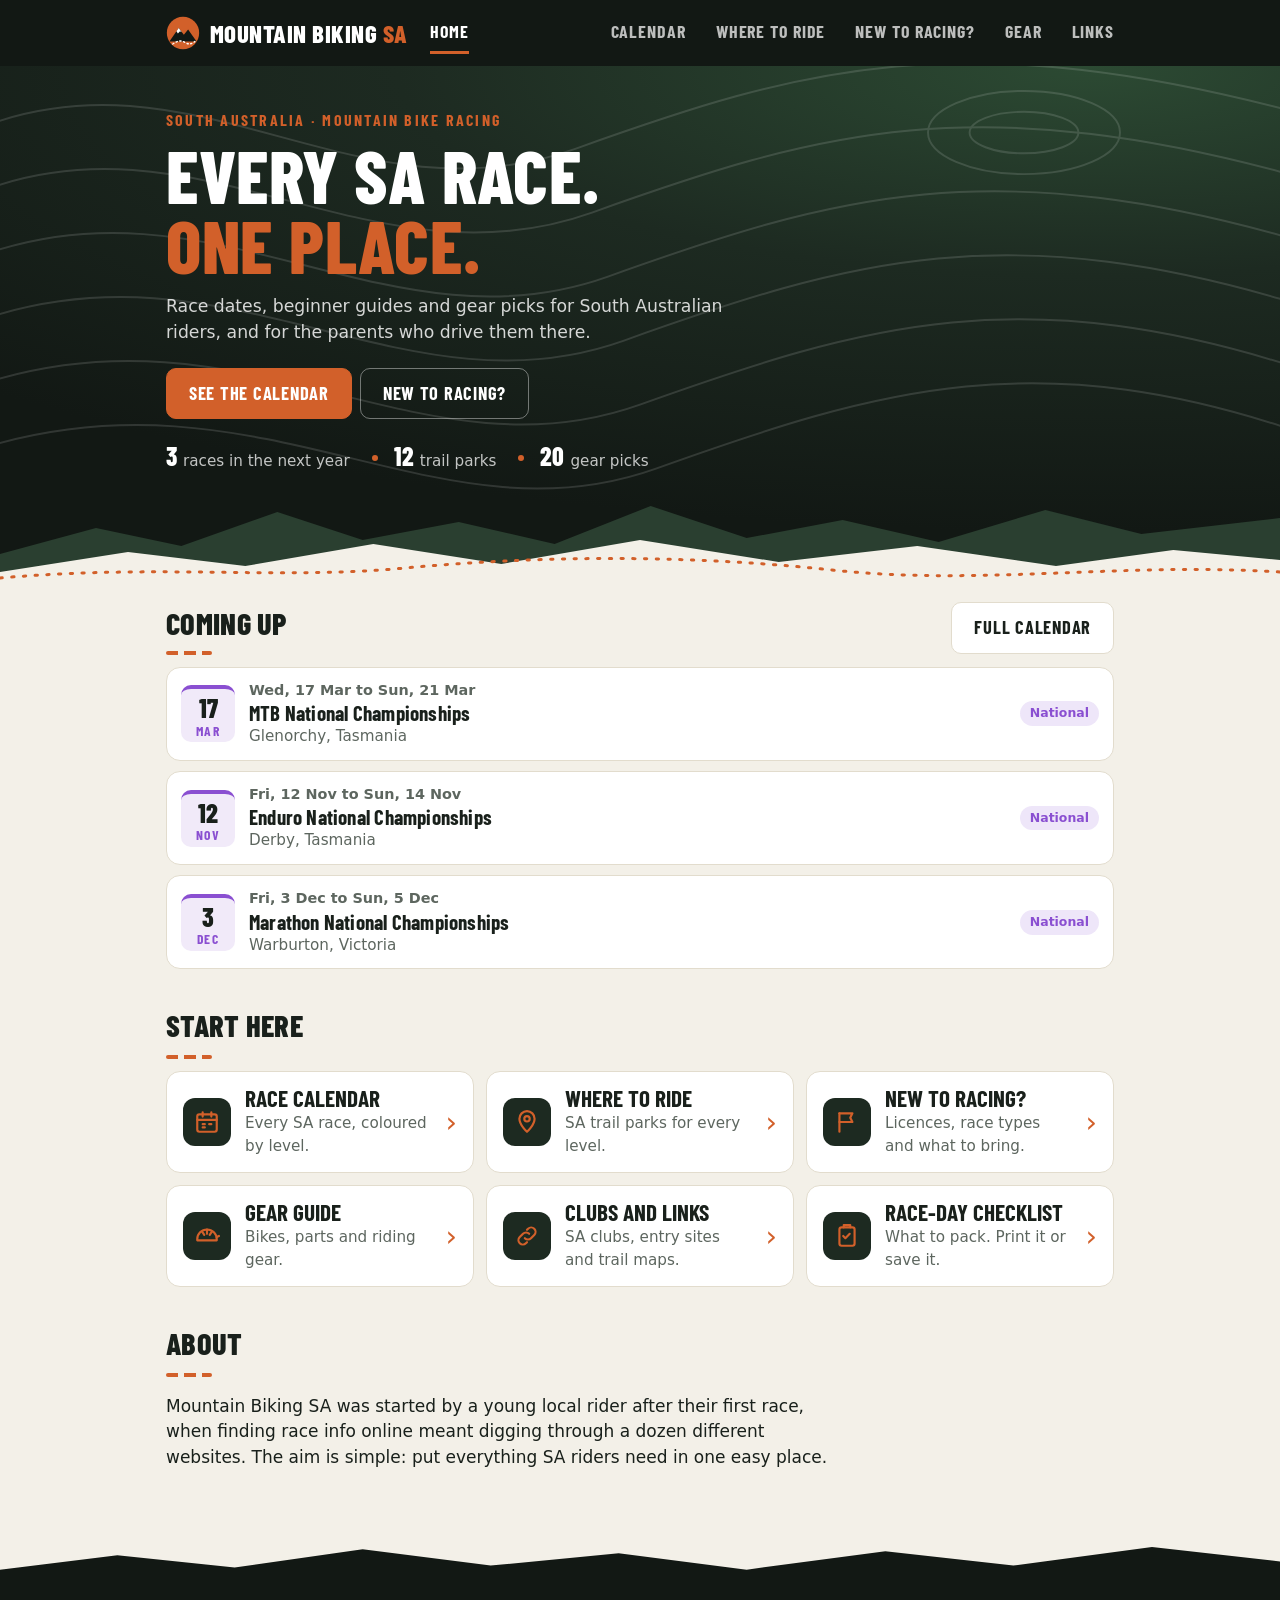
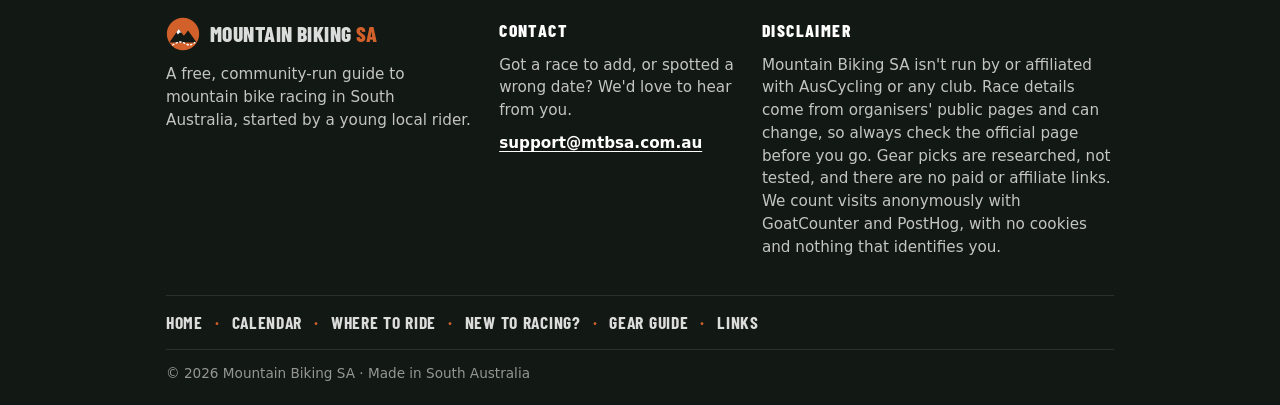
==== index.html @ d5690044 "Show support@mtbsa.com.au as the contact email in every footer Co-Authored-By: Claude Opus 5.5 <nore" ====
<!doctype html>
<html lang="en-AU">
<head>
  <meta charset="utf-8">
  <meta name="viewport" content="width=device-width, initial-scale=1">
  <title>Mountain Biking SA · South Australian MTB races, trails and guides</title>
  <meta name="description" content="Every South Australian mountain bike race on one simple calendar, plus where to ride around Adelaide, a beginner's guide to racing and gear picks.">
  <link rel="canonical" href="https://mtbsa.com.au/">
  <meta property="og:type" content="website">
  <meta property="og:locale" content="en_AU">
  <meta property="og:site_name" content="Mountain Biking SA">
  <meta property="og:title" content="Mountain Biking SA">
  <meta property="og:description" content="Every South Australian mountain bike race in one place, plus beginner guides and gear picks.">
  <meta property="og:url" content="https://mtbsa.com.au/">
  <meta property="og:image" content="https://mtbsa.com.au/og-image.png">
  <meta property="og:image:width" content="1200">
  <meta property="og:image:height" content="630">
  <meta property="og:image:alt" content="Mountain Biking SA: Every SA race. One place.">
  <meta name="twitter:card" content="summary_large_image">
  <link rel="icon" href="favicon.svg" type="image/svg+xml">
  <link rel="icon" href="icons/favicon-32.png" sizes="32x32" type="image/png">
  <link rel="apple-touch-icon" href="icons/apple-touch-icon.png">
  <link rel="manifest" href="site.webmanifest">
  <meta name="theme-color" content="#121814">
  <link rel="preconnect" href="https://fonts.googleapis.com">
  <link rel="preconnect" href="https://fonts.gstatic.com" crossorigin>
  <link href="https://fonts.googleapis.com/css2?family=Barlow+Condensed:wght@600;700;800&display=swap" rel="stylesheet">
  <link rel="stylesheet" href="style.css">
  <script type="application/ld+json">
  {
    "@context": "https://schema.org",
    "@graph": [
      {
        "@type": "WebSite",
        "@id": "https://mtbsa.com.au/#website",
        "name": "Mountain Biking SA",
        "alternateName": ["MTB SA", "Mountain Biking South Australia"],
        "url": "https://mtbsa.com.au/",
        "inLanguage": "en-AU",
        "publisher": { "@id": "https://mtbsa.com.au/#org" }
      },
      {
        "@type": "Organization",
        "@id": "https://mtbsa.com.au/#org",
        "name": "Mountain Biking SA",
        "url": "https://mtbsa.com.au/",
        "logo": "https://mtbsa.com.au/icons/icon-512.png",
        "areaServed": { "@type": "State", "name": "South Australia" }
      }
    ]
  }
  </script>
</head>
<body>
  <header class="site-header">
    <div class="wrap bar">
      <div class="bar-left">
        <a class="brand" href="index.html" aria-label="Mountain Biking SA home"><svg viewBox="0 0 40 40" aria-hidden="true"><circle cx="20" cy="20" r="19" fill="#d2602a"/><path d="M4 30 L15 14 L21 22 L26 16 L36 30 Z" fill="#121814"/><path d="M15 14 L18.5 19 L16.5 18 L14 20.5 L12.3 18 Z" fill="#fff"/><path d="M8 33 Q16 27 22 31 T34 30" fill="none" stroke="#fff" stroke-width="1.6" stroke-dasharray="1.5 3" stroke-linecap="round"/></svg><span class="brand-long">Mountain Biking <b>SA</b></span><span class="brand-short">MTB <b>SA</b></span></a>
        <a class="home-link" href="index.html" aria-current="page">Home</a>
      </div>
      <button class="menu-btn" type="button" aria-expanded="false" aria-controls="site-nav"><span class="menu-icon" aria-hidden="true"></span>Menu</button>
      <nav id="site-nav" aria-label="Main">
        <a class="nav-home" href="index.html" aria-current="page">Home</a>
        <a href="calendar.html">Calendar</a>
        <a href="where-to-ride.html">Where to ride</a>
        <a href="new-to-racing.html">New to racing?</a>
        <a href="gear.html">Gear</a>
        <a href="links.html">Links</a>
      </nav>
    </div>
  </header>

  <main>
    <div class="hero">
      <svg class="topo" viewBox="0 0 800 400" preserveAspectRatio="xMidYMid slice" aria-hidden="true"><g fill="none" stroke="#fff" stroke-width="1.2"><path d="M-20 80 C120 20 220 140 360 90 S600 10 820 70"/><path d="M-20 120 C120 60 230 180 370 130 S610 50 820 110"/><path d="M-20 160 C130 100 240 220 380 170 S620 90 820 150"/><path d="M-20 200 C140 140 250 260 390 210 S630 130 820 190"/><path d="M-20 240 C150 180 260 300 400 250 S640 170 820 230"/><path d="M-20 280 C160 220 270 340 410 290 S650 210 820 270"/><ellipse cx="640" cy="80" rx="60" ry="26"/><ellipse cx="640" cy="80" rx="34" ry="13"/></g></svg>
      <div class="wrap">
        <p class="kicker">South Australia · Mountain bike racing</p>
        <h1>Every SA race.<br><em>One place.</em></h1>
        <p class="sub">Race dates, beginner guides and gear picks for South Australian riders, and for the parents who drive them there.</p>
        <a class="btn btn-main" href="calendar.html">See the calendar</a><a class="btn btn-ghost" href="new-to-racing.html">New to racing?</a>
        <ul class="hero-stats" id="hero-stats" hidden>
          <li><b id="st-races">0</b> races in the next year</li>
          <li><b>12</b> trail parks</li>
          <li><b id="st-gear">20</b> gear picks</li>
        </ul>
      </div>
      <svg class="ridge" viewBox="0 0 1200 90" preserveAspectRatio="none" aria-hidden="true"><path class="far" d="M0 60 L90 34 L170 52 L260 18 L340 46 L430 28 L520 50 L610 12 L700 44 L790 26 L880 48 L980 16 L1070 40 L1200 24 L1200 90 L0 90 Z"/><path class="near" d="M0 78 L120 58 L230 72 L350 50 L470 70 L600 46 L730 68 L860 52 L990 72 L1100 56 L1200 66 L1200 90 L0 90 Z"/><path class="trail" d="M0 84 C150 70 260 86 380 74 S640 60 780 76 S1050 68 1200 78"/></svg>
    </div>

    <div class="wrap home">
      <section class="home-block">
        <div class="home-head">
          <h2>Coming up</h2>
          <a class="btn btn-small" href="calendar.html">Full calendar</a>
        </div>
        <ul class="race-list" id="next-races"><li class="empty">Loading races…</li></ul>
      </section>

      <section class="home-block">
        <h2>Start here</h2>
        <div class="tiles">
          <a class="tile" href="calendar.html"><span class="tile-icon" aria-hidden="true"><svg viewBox="0 0 24 24" fill="none" stroke="currentColor" stroke-width="2" stroke-linecap="round" stroke-linejoin="round"><rect x="3" y="5" width="18" height="16" rx="2"/><path d="M3 10h18M8 3v4M16 3v4"/><path d="M8 14h2M14 14h2M8 17h2"/></svg></span><span class="tile-text"><strong>Race calendar</strong><span>Every SA race, coloured by level.</span></span><span class="tile-go" aria-hidden="true">›</span></a>
          <a class="tile" href="where-to-ride.html"><span class="tile-icon" aria-hidden="true"><svg viewBox="0 0 24 24" fill="none" stroke="currentColor" stroke-width="2" stroke-linecap="round" stroke-linejoin="round"><path d="M12 21s-7-6.2-7-12a7 7 0 0 1 14 0c0 5.8-7 12-7 12z"/><circle cx="12" cy="9" r="2.5"/></svg></span><span class="tile-text"><strong>Where to ride</strong><span>SA trail parks for every level.</span></span><span class="tile-go" aria-hidden="true">›</span></a>
          <a class="tile" href="new-to-racing.html"><span class="tile-icon" aria-hidden="true"><svg viewBox="0 0 24 24" fill="none" stroke="currentColor" stroke-width="2" stroke-linecap="round" stroke-linejoin="round"><path d="M5 21V4"/><path d="M5 4h12l-2 4 2 4H5"/></svg></span><span class="tile-text"><strong>New to racing?</strong><span>Licences, race types and what to bring.</span></span><span class="tile-go" aria-hidden="true">›</span></a>
          <a class="tile" href="gear.html"><span class="tile-icon" aria-hidden="true"><svg viewBox="0 0 24 24" fill="none" stroke="currentColor" stroke-width="2" stroke-linecap="round" stroke-linejoin="round"><path d="M3 15a9 9 0 0 1 18 0v1H3z"/><path d="M12 6v4M7.5 8l2 3M16.5 8l-2 3"/><path d="M21 13l2-1"/></svg></span><span class="tile-text"><strong>Gear guide</strong><span>Bikes, parts and riding gear.</span></span><span class="tile-go" aria-hidden="true">›</span></a>
          <a class="tile" href="links.html"><span class="tile-icon" aria-hidden="true"><svg viewBox="0 0 24 24" fill="none" stroke="currentColor" stroke-width="2" stroke-linecap="round" stroke-linejoin="round"><path d="M10 14a4 4 0 0 0 5.7 0l3-3a4 4 0 0 0-5.7-5.7l-1 1"/><path d="M14 10a4 4 0 0 0-5.7 0l-3 3a4 4 0 0 0 5.7 5.7l1-1"/></svg></span><span class="tile-text"><strong>Clubs and links</strong><span>SA clubs, entry sites and trail maps.</span></span><span class="tile-go" aria-hidden="true">›</span></a>
          <a class="tile" href="race-day-checklist.html"><span class="tile-icon" aria-hidden="true"><svg viewBox="0 0 24 24" fill="none" stroke="currentColor" stroke-width="2" stroke-linecap="round" stroke-linejoin="round"><rect x="5" y="4" width="14" height="17" rx="2"/><path d="M9 4V2h6v2"/><path d="M8.5 12l2 2 4-4"/></svg></span><span class="tile-text"><strong>Race-day checklist</strong><span>What to pack. Print it or save it.</span></span><span class="tile-go" aria-hidden="true">›</span></a>
        </div>
      </section>

      <section class="home-block about-block" id="about">
        <h2>About</h2>
        <p>Mountain Biking SA was started by a young local rider after their first race, when finding race info online meant digging through a dozen different websites. The aim is simple: put everything SA riders need in one easy place.</p>
      </section>
    </div>
  </main>

  <footer class="site-footer">
    <div class="wrap foot-grid">
      <div class="foot-about">
        <a class="brand" href="index.html"><svg viewBox="0 0 40 40" aria-hidden="true"><circle cx="20" cy="20" r="19" fill="#d2602a"/><path d="M4 30 L15 14 L21 22 L26 16 L36 30 Z" fill="#121814"/><path d="M15 14 L18.5 19 L16.5 18 L14 20.5 L12.3 18 Z" fill="#fff"/><path d="M8 33 Q16 27 22 31 T34 30" fill="none" stroke="#fff" stroke-width="1.6" stroke-dasharray="1.5 3" stroke-linecap="round"/></svg><span>Mountain Biking <b>SA</b></span></a>
        <p>A free, community-run guide to mountain bike racing in South Australia, started by a young local rider.</p>
      </div>
      <div>
        <h2>Contact</h2>
        <p>Got a race to add, or spotted a wrong date? We'd love to hear from you.</p>
        <p><a class="contact-email" href="mailto:support@mtbsa.com.au">support@mtbsa.com.au</a></p>
      </div>
      <div class="foot-legal">
        <h2>Disclaimer</h2>
        <p>Mountain Biking SA isn't run by or affiliated with AusCycling or any club. Race details come from organisers' public pages and can change, so always check the official page before you go. Gear picks are researched, not tested, and there are no paid or affiliate links. We count visits anonymously with GoatCounter and PostHog, with no cookies and nothing that identifies you.</p>
      </div>
    </div>
    <nav class="wrap foot-links" aria-label="Footer">
      <a href="index.html">Home</a><span aria-hidden="true">·</span><a href="calendar.html">Calendar</a><span aria-hidden="true">·</span><a href="where-to-ride.html">Where to ride</a><span class="fl-cut" aria-hidden="true">·</span><a href="new-to-racing.html">New to racing?</a><span aria-hidden="true">·</span><a href="gear.html">Gear guide</a><span aria-hidden="true">·</span><a href="links.html">Links</a>
    </nav>
    <div class="wrap foot-bottom">© 2026 Mountain Biking SA · Made in South Australia</div>
  </footer>
  <script src="weather.js"></script>
  <script src="home.js"></script>
  <script src="nav.js"></script>
  <script data-goatcounter="https://mtbsa.goatcounter.com/count" async src="https://gc.zgo.at/count.js"></script>
  <script src="analytics.js"></script>
</body>
</html>
---- style.css ----
:root {
  --bg: #f3f0e8;          /* dry sand */
  --card: #ffffff;
  --text: #19201b;
  --muted: #5d665f;
  --line: #e2dccd;
  --accent: #2c5a39;      /* gum-tree green */
  --accent-ink: #ffffff;
  --brand: #d2602a;       /* SA red dirt */
  --brand-ink: #ffffff;
  --night: #121814;       /* header / hero */
  --night-2: #1d2a21;
  --radius: 14px;
  --display: "Barlow Condensed", "Arial Narrow", system-ui, sans-serif;

  /* Race level colours */
  --beginner: #2e9e57;
  --club: #2f6fd0;
  --school: #0f9aa8;
  --state: #d9761e;
  --national: #8a4fd1;
}
@media (prefers-color-scheme: dark) {
  :root {
    --bg: #0e1210;
    --card: #171d19;
    --text: #eceee9;
    --muted: #a1aaa3;
    --line: #29312c;
    --accent: #7fc890;
    --accent-ink: #0e1a12;
    --brand: #ec7a40;
    --night: #090c0a;
    --night-2: #141c17;
    --beginner: #4cc477;
    --club: #6a9ff0;
    --school: #3cc3d0;
    --state: #f0954a;
    --national: #b086f0;
  }
}

* { box-sizing: border-box; }
html { -webkit-text-size-adjust: 100%; }
body { margin: 0; font-family: system-ui, -apple-system, "Segoe UI", Roboto, sans-serif; font-size: 17px; line-height: 1.5; background: var(--bg); color: var(--text); }
a { color: var(--accent); }
button { font: inherit; color: inherit; }
.wrap { max-width: 980px; margin: 0 auto; padding: 0 16px; }

/* Header */
.site-header { background: var(--night); color: #fff; position: relative; z-index: 20; }
.site-header .bar { display: flex; align-items: center; justify-content: space-between; gap: 12px 24px; padding-top: 12px; padding-bottom: 12px; }
.bar-left { display: flex; align-items: center; gap: 22px; min-width: 0; }
.brand { display: inline-flex; align-items: center; gap: 10px; font-family: var(--display); font-weight: 800; font-size: 1.55rem; letter-spacing: 0.02em; text-transform: uppercase; text-decoration: none; color: #fff; line-height: 1; }
.brand svg { width: 34px; height: 34px; flex: none; }
.brand b { color: var(--brand); font-weight: 800; }
.brand-short { display: none; }
.site-header nav .nav-home { display: none; }
.site-header nav { display: flex; gap: 30px; }
.site-header nav a, .home-link { text-decoration: none; color: rgba(255,255,255,0.72); font-family: var(--display); font-weight: 700; font-size: 1.12rem; letter-spacing: 0.05em; text-transform: uppercase; padding: 6px 0; border-bottom: 3px solid transparent; white-space: nowrap; }
.site-header nav a[aria-current="page"], .site-header nav a:hover, .home-link[aria-current="page"], .home-link:hover { color: #fff; border-bottom-color: var(--brand); }
.menu-btn { display: none; align-items: center; gap: 8px; background: transparent; color: #fff; border: 1px solid rgba(255,255,255,0.35); border-radius: 10px; padding: 8px 12px; font-family: var(--display); font-weight: 700; font-size: 1.05rem; letter-spacing: 0.05em; text-transform: uppercase; cursor: pointer; }
.menu-icon, .menu-icon::before, .menu-icon::after { display: block; width: 16px; height: 2px; background: #fff; border-radius: 2px; position: relative; }
.menu-icon::before, .menu-icon::after { content: ""; position: absolute; left: 0; }
.menu-icon::before { top: -5px; } .menu-icon::after { top: 5px; }
@media (max-width: 900px) {
  .menu-btn { display: inline-flex; }
  .site-header nav { display: none; position: absolute; left: 0; right: 0; top: 100%; background: var(--night); flex-direction: column; gap: 0; padding: 4px 16px 14px; border-top: 1px solid rgba(255,255,255,0.08); box-shadow: 0 14px 24px -12px rgba(0,0,0,0.5); }
  .site-header.nav-open nav { display: flex; }
  .site-header nav a { padding: 12px 0; border-bottom: 1px solid rgba(255,255,255,0.08); font-size: 1.25rem; }
  .site-header nav a[aria-current="page"] { color: var(--brand); border-bottom-color: rgba(255,255,255,0.08); }
  .home-link { display: none; }
  .site-header nav .nav-home { display: block; }
}
@media (max-width: 480px) {
  .brand-long { display: none; } .brand-short { display: inline; }
  .brand { font-size: 1.45rem; }
}

main { padding-bottom: 40px; }
main > .wrap, #calendar-view > .wrap { padding-top: 8px; }
h1, h2, .month-bar h2 { font-family: var(--display); letter-spacing: 0.01em; }
h1 { font-size: 2.2rem; line-height: 1.05; margin: 0 0 8px; text-transform: uppercase; font-weight: 800; }
.lead { color: var(--muted); margin: 0 0 16px; font-size: 1.05rem; }
.muted { color: var(--muted); }
.small { font-size: 0.9rem; }

/* Level colours */
.lvl-beginner { --lvl: var(--beginner); }
.lvl-club { --lvl: var(--club); }
.lvl-school { --lvl: var(--school); }
.lvl-state { --lvl: var(--state); }
.lvl-national { --lvl: var(--national); }

/* Level toggle buttons */
.levels { display: flex; flex-wrap: wrap; gap: 8px; margin-bottom: 16px; }
.level-btn { display: inline-flex; align-items: center; gap: 8px; padding: 7px 14px; border-radius: 999px; border: 1px solid var(--line); background: var(--card); font-size: 0.95rem; font-weight: 600; cursor: pointer; }
.level-btn .dot { width: 11px; height: 11px; border-radius: 50%; background: var(--lvl); }
.level-btn { transition: opacity .12s, box-shadow .12s; }
.levels.filtering .level-btn[aria-pressed="true"] { border-color: var(--lvl); box-shadow: 0 0 0 2px var(--lvl); }
.levels.filtering .level-btn[aria-pressed="false"] { opacity: 0.45; text-decoration: line-through; }
.level-all { --lvl: var(--brand); }
.level-all[aria-pressed="true"] { border-color: var(--text); box-shadow: 0 0 0 2px var(--text); }

/* Month bar */
.month-bar { display: flex; align-items: center; justify-content: space-between; margin: 4px 0 10px; }
.month-bar h2 { margin: 0; font-size: 1.9rem; font-weight: 800; text-transform: uppercase; }
.nav-btn { width: 44px; height: 44px; border-radius: 50%; border: 1px solid var(--line); background: var(--card); font-size: 1.6rem; line-height: 1; cursor: pointer; }
.nav-btn:hover { border-color: var(--accent); }

/* Calendar grid */
.cal { background: var(--card); border: 1px solid var(--line); border-radius: var(--radius); overflow: hidden; }
.cal-head, .cal-grid { display: grid; grid-template-columns: repeat(7, minmax(0, 1fr)); }
.cal-head { background: var(--night-2); }
.cal-head span { text-align: center; font-family: var(--display); font-size: 0.95rem; font-weight: 700; letter-spacing: 0.06em; text-transform: uppercase; color: rgba(255,255,255,0.85); padding: 9px 0; }
.day { min-height: 96px; padding: 6px; border: 0; border-right: 1px solid var(--line); border-bottom: 1px solid var(--line); background: none; text-align: left; display: flex; flex-direction: column; gap: 3px; cursor: default; min-width: 0; }
.cal-grid > :nth-child(7n) { border-right: 0; }
.day.blank { background: var(--bg); }
.day .num { font-size: 0.85rem; font-weight: 600; color: var(--muted); }
.day.past .num { opacity: 0.6; }
.day.today .num { background: var(--brand); color: #fff; border-radius: 999px; width: 26px; height: 26px; display: inline-grid; place-items: center; opacity: 1; }
.day.has { cursor: pointer; }
.day.has:hover, .day.picked { background: color-mix(in srgb, var(--accent) 10%, transparent); }
.chips { display: flex; flex-direction: column; gap: 3px; min-width: 0; }
.chip { display: block; background: var(--lvl); color: #fff; border-radius: 6px; padding: 2px 6px; font-size: 0.75rem; font-weight: 600; line-height: 1.3; overflow: hidden; }
.chip-text { display: block; white-space: nowrap; overflow: hidden; text-overflow: ellipsis; }
.day.past .chip { opacity: 0.55; }

@media (max-width: 640px) {
  .day { min-height: 54px; padding: 4px; align-items: center; }
  .day .num { font-size: 0.8rem; }
  .chip { width: 9px; height: 9px; padding: 0; border-radius: 50%; display: inline-block; }
  .chip-text { display: none; }
  .chips { flex-direction: row; flex-wrap: wrap; justify-content: center; }
}

.today-link { text-align: right; margin: 12px 0 0; }
.today-link .btn[hidden] { display: none; }
.btn-small { font-size: 1rem; padding: 7px 14px; }
.list-month { font-family: var(--display); font-weight: 800; text-transform: uppercase; letter-spacing: 0.06em; color: var(--muted); font-size: 1.05rem; margin: 10px 0 -2px; }
.list-month:first-child { margin-top: 0; }
.link-btn { background: none; border: 0; color: var(--accent); font-weight: 600; cursor: pointer; padding: 4px 0; text-decoration: underline; font-size: 0.95rem; }

/* List under calendar */
.list-title { font-size: 1.15rem; margin: 22px 0 10px; display: flex; flex-wrap: wrap; align-items: baseline; gap: 6px 14px; }
.race-list { list-style: none; margin: 0; padding: 0; display: grid; gap: 10px; }
.race { display: flex; align-items: center; gap: 14px; background: var(--card); border: 1px solid var(--line); border-radius: var(--radius); padding: 12px 14px; text-decoration: none; color: var(--text); }
.race:hover { border-color: var(--accent); }
.race.done { opacity: 0.6; }
.bar { flex: 0 0 5px; align-self: stretch; border-radius: 4px; background: var(--lvl); }
.race-body { flex: 1; min-width: 0; display: flex; flex-direction: column; }
.race-when { font-size: 0.9rem; font-weight: 700; color: var(--muted); }
.race-name { font-weight: 700; font-size: 1.05rem; }
.race-where { color: var(--muted); font-size: 0.95rem; }
.tag { flex: none; display: inline-block; font-size: 0.78rem; font-weight: 700; padding: 3px 10px; border-radius: 999px; color: var(--lvl); background: color-mix(in srgb, var(--lvl) 14%, transparent); }
.empty { background: var(--card); border: 1px dashed var(--line); border-radius: var(--radius); padding: 18px; color: var(--muted); }
@media (max-width: 480px) { .race .tag { display: none; } }

/* Race page */
.back { display: inline-block; margin-bottom: 14px; text-decoration: none; font-weight: 600; }
.detail-when { font-weight: 700; color: var(--accent); font-size: 1.1rem; margin: 0 0 12px; }
.detail-summary { font-size: 1.1rem; max-width: 640px; }
.actions { display: flex; flex-wrap: wrap; gap: 10px; margin: 18px 0 22px; }
.btn { font-family: var(--display); font-size: 1.15rem; letter-spacing: 0.04em; text-transform: uppercase; font-weight: 700; display: inline-block; padding: 11px 22px; border-radius: 10px; border: 1px solid var(--line); background: var(--card); color: var(--text); text-decoration: none; cursor: pointer; }
.btn-main { background: var(--brand); color: var(--brand-ink); border-color: var(--brand); }
.btn-main:hover { filter: brightness(1.08); }
.facts { margin: 0; background: var(--card); border: 1px solid var(--line); border-radius: var(--radius); padding: 4px 16px; max-width: 640px; }
.facts > div { display: grid; grid-template-columns: 130px 1fr; gap: 12px; padding: 10px 0; border-bottom: 1px solid var(--line); }
.facts > div:last-child { border-bottom: 0; }
.facts dt { font-weight: 700; color: var(--muted); }
.facts dd { margin: 0; }
@media (max-width: 480px) { .facts > div { grid-template-columns: 1fr; gap: 0; } }

/* Race-day weather and fire danger (weather.js) */
.conditions { max-width: 640px; margin: 0 0 22px; background: var(--card); border: 1px solid var(--line); border-radius: var(--radius); padding: 14px 16px; }
.conditions h2 { margin: 0 0 8px; font-size: 1.45rem; text-transform: uppercase; }
.conditions p { margin: 0 0 8px; }
.cond-days { display: grid; grid-template-columns: repeat(auto-fit, minmax(220px, 1fr)); gap: 10px; margin: 6px 0 10px; }
.cond-day { border: 1px solid var(--line); border-radius: 10px; padding: 10px 12px; }
.cond-date { font-weight: 700; color: var(--accent); }
.cond-main { display: flex; align-items: center; gap: 10px; line-height: 1.3; }
.cond-icon { font-size: 2rem; line-height: 1; }
.cond-facts { margin: 0 0 8px; padding: 0; list-style: none; font-size: 0.95rem; color: var(--muted); }
.cond-links { color: var(--muted); }
.cond-alert { border-radius: 10px; padding: 10px 12px; margin: 0 0 10px; background: #fff1d6; color: #4a2f00; border: 1px solid #e8a33a; }
.cond-alert.ban { background: #fde3df; color: #5c0f05; border-color: #c8321f; }
/* Fire danger colours from the national rating system */
.fdr { display: block; border-radius: 8px; padding: 6px 10px; font-size: 0.92rem; margin: 0; }
.fdr-moderate { background: #64bf30; color: #0c2100; }
.fdr-high { background: #ffe400; color: #2b2600; }
.fdr-extreme { background: #f18500; color: #2a1400; }
.fdr-catastrophic { background: #c8102e; color: #fff; }
.fdr-none { background: color-mix(in srgb, var(--muted) 14%, transparent); color: var(--muted); }
.race-cond:empty { display: none; }
.race-cond { display: flex; flex-wrap: wrap; gap: 6px; margin-top: 4px; }
.wx-chip { display: inline-block; font-size: 0.8rem; font-weight: 700; padding: 2px 8px; border-radius: 999px; background: color-mix(in srgb, var(--accent) 12%, transparent); color: var(--text); }
.wx-chip.fire { background: #f18500; color: #2a1400; }
.wx-chip.fire.ban { background: #c8321f; color: #fff; }

/* Content pages */
.content { max-width: 720px; }
.content h2 { font-size: 1.25rem; margin: 28px 0 8px; }
.content ul, .content ol { padding-left: 1.3em; }
.content li { margin-bottom: 6px; }
.callout { background: var(--card); border-left: 4px solid var(--brand); border-radius: 8px; padding: 12px 16px; margin: 16px 0; }
.link-list { list-style: none; padding: 0; display: grid; gap: 10px; }
.link-list li { background: var(--card); border: 1px solid var(--line); border-radius: var(--radius); padding: 12px 16px; margin: 0; }
.link-list a { font-weight: 700; }
.link-list span { display: block; color: var(--muted); font-size: 0.95rem; }

.site-footer { background: var(--night); color: rgba(255,255,255,0.75); font-size: 0.95rem; margin-top: 10px; }
.foot-grid { display: grid; grid-template-columns: 1.3fr 1fr 1.5fr; gap: 28px; padding-top: 34px; padding-bottom: 26px; }
.site-footer h2 { font-family: var(--display); font-size: 1.1rem; font-weight: 800; letter-spacing: 0.08em; text-transform: uppercase; color: #fff; margin: 0 0 10px; }
.site-footer p { margin: 0 0 10px; }
.site-footer ul { list-style: none; margin: 0; padding: 0; display: grid; gap: 6px; }
.site-footer a { color: rgba(255,255,255,0.85); text-decoration: none; }
.site-footer a:hover { color: #fff; text-decoration: underline; }
.site-footer .brand { margin-bottom: 12px; font-size: 1.35rem; }
.site-footer .brand:hover { text-decoration: none; }
.site-footer .contact-email { color: #fff; font-weight: 600; text-decoration: underline; text-underline-offset: 3px; }
.foot-links { position: relative; display: flex; flex-wrap: wrap; align-items: center; gap: 4px 12px; padding-top: 14px; padding-bottom: 14px; font-family: var(--display); font-weight: 700; font-size: 1.1rem; letter-spacing: 0.04em; text-transform: uppercase; }
.foot-links span { color: var(--brand); }
.foot-links::before, .foot-bottom::before { content: ""; position: absolute; top: 0; left: 16px; right: 16px; height: 1px; background: rgba(255,255,255,0.1); }
.foot-bottom { position: relative; padding-top: 14px; padding-bottom: 22px; font-size: 0.85rem; color: rgba(255,255,255,0.55); }
@media (max-width: 860px) { .foot-grid { grid-template-columns: 1fr 1fr; } .foot-legal { grid-column: 1 / -1; } }
@media (max-width: 520px) { .foot-grid { grid-template-columns: 1fr; gap: 22px; } }

/* ---- Hero banners ---- */
.hero { position: relative; background: radial-gradient(120% 90% at 85% 0%, #2c4a33 0%, var(--night-2) 45%, var(--night) 100%); color: #fff; overflow: hidden; }
.hero .topo { position: absolute; inset: 0; width: 100%; height: 100%; opacity: 0.13; pointer-events: none; }
.hero .wrap { position: relative; padding-top: 42px; padding-bottom: 110px; }
.hero .kicker { font-family: var(--display); font-weight: 700; letter-spacing: 0.14em; text-transform: uppercase; color: var(--brand); margin: 0 0 8px; font-size: 1rem; }
.hero h1 { font-size: clamp(2.6rem, 9vw, 4.6rem); line-height: 0.95; margin: 0 0 14px; color: #fff; }
.hero h1 em { font-style: normal; color: var(--brand); }
.hero p.sub { max-width: 560px; color: rgba(255,255,255,0.82); font-size: 1.08rem; margin: 0 0 22px; }
.hero .btn { margin: 0 8px 8px 0; }
.btn-ghost { background: transparent; color: #fff; border-color: rgba(255,255,255,0.4); }
.btn-ghost:hover { border-color: #fff; }
.hero .ridge { position: absolute; left: 0; right: 0; bottom: -1px; width: 100%; height: 90px; display: block; }
.hero.small .wrap { padding-top: 30px; padding-bottom: 80px; }
.hero.small h1 { font-size: clamp(2.2rem, 7vw, 3.4rem); }
.hero.small .ridge { height: 64px; }
.ridge .far { fill: #2a3f30; }
.ridge .near { fill: var(--bg); }
.ridge .trail { fill: none; stroke: var(--brand); stroke-width: 3; stroke-dasharray: 2 9; stroke-linecap: round; }
@media (prefers-color-scheme: dark) { .ridge .far { fill: #1e2c22; } }

/* Calendar polish */
.cal { box-shadow: 0 1px 0 var(--line), 0 10px 30px -18px rgba(20, 30, 22, 0.35); }
.day.today .num { background: var(--brand); }
.race { border-left-width: 1px; }
.race:hover { border-color: var(--brand); transform: translateY(-1px); transition: transform .12s, border-color .12s; }
.race-name { font-family: var(--display); font-size: 1.3rem; font-weight: 700; letter-spacing: 0.01em; line-height: 1.15; }
.list-title { font-size: 1.5rem; text-transform: uppercase; font-weight: 800; }
.level-btn { font-family: var(--display); font-size: 1.05rem; letter-spacing: 0.03em; text-transform: uppercase; }
.content h2 { font-size: 1.6rem; text-transform: uppercase; font-weight: 800; }
.detail-when { color: var(--brand); }
.detail { padding-top: 22px; }
#cal-start { scroll-margin-top: 12px; }

/* ---- Gear guide ---- */
.gear-page { padding-top: 8px; }
.notice { background: var(--card); border: 1px solid var(--line); border-left: 4px solid var(--brand); border-radius: 10px; padding: 12px 16px; margin: 0 0 18px; font-size: 0.95rem; }
.gear-filters { display: grid; grid-template-columns: repeat(5, minmax(0, 1fr)); gap: 12px; background: var(--card); border: 1px solid var(--line); border-radius: var(--radius); padding: 14px; }
.gear-filters label { display: flex; flex-direction: column; gap: 4px; font-family: var(--display); font-weight: 700; font-size: 0.95rem; letter-spacing: 0.05em; text-transform: uppercase; color: var(--muted); min-width: 0; }
.gear-filters select { font: inherit; font-family: system-ui, -apple-system, "Segoe UI", Roboto, sans-serif; text-transform: none; letter-spacing: 0; font-weight: 500; font-size: 1rem; color: var(--text); background: var(--bg); border: 1px solid var(--line); border-radius: 8px; padding: 9px 10px; width: 100%; }
@media (max-width: 760px) { .gear-filters { grid-template-columns: repeat(2, minmax(0, 1fr)); } }
.gear-count { color: var(--muted); font-size: 0.95rem; margin: 12px 0; }
.gear-grid { display: grid; grid-template-columns: repeat(auto-fill, minmax(210px, 1fr)); gap: 14px; margin-bottom: 20px; }
.gear-grid .empty { grid-column: 1 / -1; }
.gear-card { font: inherit; color: var(--text); text-align: left; cursor: pointer; background: var(--card); border: 1px solid var(--line); border-radius: var(--radius); padding: 0; overflow: hidden; display: flex; flex-direction: column; transition: border-color .12s, transform .12s; }
.gear-card:hover, .gear-card:focus-visible { border-color: var(--brand); transform: translateY(-2px); }
.gear-art { position: relative; display: grid; place-items: center; aspect-ratio: 16 / 10; background: radial-gradient(120% 100% at 80% 0%, #2c4a33, var(--night)); color: var(--brand); }
.gear-art svg { width: 38%; height: auto; }
.gear-art .sale { position: absolute; top: 10px; left: 10px; }
.gear-body { display: flex; flex-direction: column; gap: 2px; padding: 12px 14px 14px; }
.gear-brand { font-size: 0.85rem; font-weight: 700; color: var(--brand); }
.gear-name { font-family: var(--display); font-size: 1.35rem; font-weight: 800; text-transform: uppercase; line-height: 1.05; }
.gear-row { display: flex; align-items: center; justify-content: space-between; gap: 8px; margin-top: 6px; }
.gear-price { font-family: var(--display); font-size: 1.35rem; font-weight: 800; }
.gear-price s, .gd-price s { font-size: 0.95rem; color: var(--muted); font-weight: 600; }
.sale { display: inline-block; font-family: var(--display); font-size: 0.85rem; font-weight: 700; letter-spacing: 0.06em; text-transform: uppercase; color: #fff; background: var(--brand); border-radius: 6px; padding: 2px 8px; }
.skill { font-size: 0.78rem; font-weight: 700; padding: 3px 10px; border-radius: 999px; color: var(--lvl); background: color-mix(in srgb, var(--lvl) 14%, transparent); white-space: nowrap; }
.skill-beginner { --lvl: var(--beginner); }
.skill-intermediate { --lvl: var(--club); }
.skill-racer { --lvl: var(--state); }
@media (max-width: 520px) { .gear-grid { grid-template-columns: repeat(2, minmax(0, 1fr)); gap: 10px; } .gear-name { font-size: 1.1rem; } .gear-price { font-size: 1.15rem; } .gear-row { flex-wrap: wrap; } .gear-body { padding: 10px 11px 12px; } }

/* Gear pop-up */
.gear-dialog { border: 0; padding: 0; border-radius: 18px; width: min(760px, calc(100vw - 24px)); max-height: calc(100dvh - 24px); background: var(--card); color: var(--text); box-shadow: 0 30px 80px rgba(0,0,0,0.45); }
.gear-dialog::backdrop { background: rgba(8, 12, 10, 0.65); }
.gd-inner { position: relative; display: grid; grid-template-columns: 0.9fr 1.1fr; }
.gd-art { display: grid; place-items: center; min-height: 260px; background: radial-gradient(120% 100% at 80% 0%, #2c4a33, var(--night)); color: var(--brand); }
.gd-art svg { width: 46%; }
.gd-text { padding: 22px 22px 20px; }
.gd-name { font-family: var(--display); font-size: 2rem; font-weight: 800; text-transform: uppercase; line-height: 1; margin: 4px 0 8px; }
.gd-price { font-family: var(--display); font-size: 1.6rem; font-weight: 800; margin: 0 0 10px; display: flex; flex-wrap: wrap; align-items: center; gap: 8px; }
.gear-take { margin: 0 0 16px; font-size: 0.95rem; }
.gear-take dt { font-weight: 700; color: var(--muted); margin-top: 8px; }
.gear-take dd { margin: 0; }
.gd-close { position: absolute; top: 10px; right: 10px; width: 40px; height: 40px; padding: 0; display: grid; place-items: center; border-radius: 50%; border: 0; background: rgba(0,0,0,0.55); color: #fff; cursor: pointer; z-index: 1; }
.gd-close svg { width: 20px; height: 20px; fill: none; stroke: currentColor; stroke-width: 2.4; stroke-linecap: round; }
.gd-close:hover { background: rgba(0,0,0,0.75); }
.gd-close:focus-visible { outline: 2px solid #fff; outline-offset: 2px; }
.gear-checked { font-size: 0.82rem; color: var(--muted); margin: 12px 0 0; }
@media (max-width: 640px) { .gd-inner { grid-template-columns: 1fr; } .gd-art { min-height: 160px; } .gd-name { font-size: 1.7rem; } }

/* ---- Home page ---- */
.home { padding-top: 6px; }
.home-block { margin: 10px 0 34px; }
.home-block h2 { font-size: 1.9rem; font-weight: 800; text-transform: uppercase; margin: 0 0 12px; }
.home-head { display: flex; align-items: center; justify-content: space-between; gap: 12px; }
.home-head h2 { margin: 0; }
.home-head { margin-bottom: 12px; }
.tiles { display: grid; grid-template-columns: repeat(3, minmax(0, 1fr)); gap: 12px; }
@media (max-width: 900px) { .tiles { grid-template-columns: repeat(2, minmax(0, 1fr)); } }
.tile { display: flex; align-items: center; gap: 14px; background: var(--card); border: 1px solid var(--line); border-radius: var(--radius); padding: 14px 16px; text-decoration: none; color: var(--text); transition: border-color .12s, transform .12s; }
.tile:hover { border-color: var(--brand); transform: translateY(-2px); }
.tile-icon { flex: none; display: grid; place-items: center; width: 48px; height: 48px; border-radius: 12px; background: var(--night-2); color: var(--brand); }
.tile-icon svg { width: 26px; height: 26px; }
.tile-text { flex: 1; min-width: 0; display: flex; flex-direction: column; gap: 2px; }
.tile strong { font-family: var(--display); font-size: 1.45rem; text-transform: uppercase; line-height: 1.05; }
.tile-text span { color: var(--muted); font-size: 0.95rem; }
.tile-go { flex: none; font-size: 1.8rem; line-height: 1; color: var(--brand); }
@media (max-width: 640px) { .tiles { grid-template-columns: 1fr; gap: 10px; } }
.home-block:last-child { margin-bottom: 10px; }
.about-block p { max-width: 680px; }

.filter-box > summary { display: none; }
@media (max-width: 640px) {
  .filter-box { background: var(--card); border: 1px solid var(--line); border-radius: var(--radius); }
  .filter-box > summary { display: flex; align-items: center; justify-content: space-between; padding: 12px 14px; font-family: var(--display); font-weight: 800; font-size: 1.15rem; letter-spacing: 0.05em; text-transform: uppercase; cursor: pointer; list-style: none; }
  .filter-box > summary::-webkit-details-marker { display: none; }
  .filter-box > summary::after { content: "+"; font-size: 1.5rem; color: var(--brand); }
  .filter-box[open] > summary::after { content: "−"; }
  .filter-box .gear-filters { border: 0; border-top: 1px solid var(--line); border-radius: 0 0 var(--radius) var(--radius); }
}
@media (max-width: 480px) { .foot-links { gap: 6px 10px; } .fl-cut { flex-basis: 100%; height: 0; overflow: hidden; font-size: 0; } }

/* Gear tabs and reviews */
.g-tabs { display: flex; flex-wrap: wrap; gap: 8px; margin: 0 0 14px; }
.g-tab { font-family: var(--display); font-weight: 700; font-size: 1.1rem; letter-spacing: 0.04em; text-transform: uppercase; padding: 8px 16px; border-radius: 999px; border: 1px solid var(--line); background: var(--card); color: var(--text); cursor: pointer; }
.g-tab[aria-pressed="true"] { background: var(--brand); color: var(--brand-ink); border-color: var(--brand);  }
.our-take { background: var(--bg); border-left: 4px solid var(--brand); border-radius: 6px; padding: 8px 12px; }
.tested { position: absolute; right: 10px; top: 10px; background: #fff; color: var(--night); font-family: var(--display); letter-spacing: 0.06em; text-transform: uppercase; font-size: 0.75rem; font-weight: 700; padding: 2px 8px; border-radius: 999px; }
@media (max-width: 480px) { .g-tabs { gap: 6px; } .g-tab { font-size: 0.95rem; padding: 7px 11px; letter-spacing: 0.02em; } }
@media (max-width: 380px) { .g-tabs { gap: 5px; } .g-tab { font-size: 0.9rem; padding: 6px 9px; letter-spacing: 0; } }

/* Where to ride */
.ride-list { list-style: none; padding: 0 !important; margin: 0 0 8px; display: grid; grid-template-columns: repeat(2, minmax(0, 1fr)); gap: 14px; }
.content .ride-list li { margin: 0; display: flex; }
.ride { flex: 1; display: flex; flex-direction: column; gap: 8px; background: var(--card); border: 1px solid var(--line); border-top: 4px solid var(--brand); border-radius: var(--radius); padding: 14px 16px 12px; color: var(--text); text-decoration: none; box-shadow: 0 6px 16px -10px rgba(0,0,0,0.35); transition: transform .12s, box-shadow .12s, border-color .12s; }
.ride:hover, .ride:focus-visible { transform: translateY(-2px); box-shadow: 0 12px 24px -12px rgba(0,0,0,0.45); border-color: var(--brand); }
.ride-head { display: flex; flex-direction: column; gap: 2px; }
.ride-name { font-family: var(--display); font-weight: 800; font-size: 1.45rem; text-transform: uppercase; line-height: 1.1; }
.ride-where { color: var(--muted); font-size: 0.92rem; }
.ride-tags { display: flex; flex-wrap: wrap; gap: 6px; }
.ride-tag { font-size: 0.8rem; font-weight: 700; padding: 2px 9px; border-radius: 999px; background: var(--bg); border: 1px solid var(--line); }
.ride-text { flex: 1; }
.ride-go { align-self: flex-start; margin-top: 4px; font-family: var(--display); font-weight: 800; font-size: 1.05rem; letter-spacing: 0.04em; text-transform: uppercase; color: var(--brand-ink); background: var(--brand); border-radius: 8px; padding: 6px 12px; }
@media (max-width: 640px) { .ride-list { grid-template-columns: 1fr; } }
.callout.warn { border-left-color: #d9a400; }

/* Race-day checklist */
.download-box { display: flex; flex-wrap: wrap; align-items: center; justify-content: space-between; gap: 14px 20px; background: var(--card); border: 2px solid var(--brand); border-radius: var(--radius); padding: 18px 20px; margin: 4px 0 20px; }
.download-box strong { display: block; font-family: var(--display); font-size: 1.5rem; text-transform: uppercase; letter-spacing: 0.02em; }
.download-box span { color: var(--muted); }
.btn-big { font-size: 1.3rem; padding: 14px 24px; }
.btn-big::before { content: "⬇ "; }
.cl-grid { display: grid; grid-template-columns: repeat(2, minmax(0, 1fr)); gap: 16px; align-items: start; }
.cl-group { background: var(--card); border: 1px solid var(--line); border-radius: var(--radius); overflow: hidden; box-shadow: 0 6px 16px -12px rgba(0,0,0,0.35); }
.cl-wide { grid-column: 1 / -1; }
.cl-wide .cl { columns: 2; column-gap: 24px; }
.cl-wide .cl li { break-inside: avoid; }
.cl-head { display: flex; align-items: center; gap: 10px; padding: 12px 16px; background: var(--night); color: #fff; }
.cl-icon { flex: none; display: grid; place-items: center; width: 32px; height: 32px; border-radius: 8px; background: var(--brand); color: #fff; }
.cl-icon svg { width: 19px; height: 19px; }
.content .cl-head h2 { margin: 0; font-size: 1.3rem; color: #fff; text-transform: uppercase; }
.cl-count { margin-left: auto; font-family: var(--display); font-weight: 700; font-size: 1rem; color: rgba(255,255,255,0.7); }
.cl-group.done .cl-count { color: var(--brand); }
.cl-group.done .cl-count::after { content: " ✓"; }
.cl { list-style: none; padding: 4px 16px 6px !important; margin: 0; }
.content .cl li { margin: 0; }
.cl label { display: flex; gap: 12px; align-items: flex-start; padding: 9px 0; border-bottom: 1px solid var(--line); cursor: pointer; }
.cl li:last-child label, .cl-wide .cl li label { border-bottom: 1px solid var(--line); }
.cl > li:last-child label { border-bottom: 0; }
.cl input { appearance: none; -webkit-appearance: none; flex: none; width: 22px; height: 22px; margin: 0; border: 2px solid var(--muted); border-radius: 6px; background: var(--bg); display: grid; place-items: center; cursor: pointer; transition: background .12s, border-color .12s; }
.cl input:hover { border-color: var(--brand); }
.cl input:checked { background: var(--brand); border-color: var(--brand); }
.cl input:checked::after { content: ""; width: 6px; height: 11px; border: solid #fff; border-width: 0 2.5px 2.5px 0; transform: translateY(-1px) rotate(45deg); }
.cl input:focus-visible { outline: 2px solid var(--brand); outline-offset: 2px; }
.cl input:checked + span { text-decoration: line-through; color: var(--muted); }
.cl-progress { background: var(--card); border: 1px solid var(--line); border-radius: var(--radius); padding: 14px 16px; margin: 0 0 18px; }
.cl-progress-top { display: flex; align-items: baseline; justify-content: space-between; gap: 12px; }
.cl-progress-top strong { font-family: var(--display); font-size: 1.3rem; text-transform: uppercase; }
.cl-bar { height: 10px; border-radius: 999px; background: var(--bg); border: 1px solid var(--line); overflow: hidden; margin: 10px 0 8px; }
.cl-bar span { display: block; height: 100%; width: 0; background: var(--brand); border-radius: 999px; transition: width .25s; }
.cl-progress.all-done .cl-bar span { background: #2e9e5b; }
.cl-note { margin: 0; color: var(--muted); font-size: 0.9rem; }
.download-box { flex-wrap: nowrap; }
.db-icon { flex: none; display: grid; place-items: center; width: 52px; height: 52px; border-radius: 12px; background: var(--brand); color: #fff; }
.db-icon svg { width: 28px; height: 28px; }
.db-text { flex: 1; min-width: 0; }
@media (max-width: 640px) { .download-box { flex-wrap: wrap; } .db-icon { display: none; } .cl-wide .cl { columns: 1; } }
@media (max-width: 640px) { .cl-grid { grid-template-columns: 1fr; } .download-box a { width: 100%; text-align: center; } }

/* Checklist banner on other pages */
.checklist-banner { display: flex; align-items: center; gap: 14px; background: var(--card); color: var(--text); border: 2px solid var(--brand); border-radius: var(--radius); padding: 14px 18px; margin: 14px 0 18px; text-decoration: none; transition: transform .12s; }
.checklist-banner:hover { transform: translateY(-2px); }
.checklist-banner .cb-icon { flex: none; display: grid; place-items: center; width: 44px; height: 44px; border-radius: 10px; background: var(--brand); color: #fff; font-size: 1.4rem; }
.checklist-banner strong { display: block; font-family: var(--display); font-size: 1.35rem; text-transform: uppercase; }
.checklist-banner span.cb-sub { color: var(--muted); font-size: 0.95rem; }
.checklist-banner .cb-go { margin-left: auto; font-family: var(--display); font-weight: 800; font-size: 1.05rem; letter-spacing: 0.04em; text-transform: uppercase; color: var(--brand-ink); background: var(--brand); border-radius: 8px; padding: 7px 14px; white-space: nowrap; }
@media (max-width: 520px) { .checklist-banner .cb-go { display: none; } }

/* ---- Polish: date badges, heading accents, footer ridge, links, motion ---- */
.date-badge { flex: none; display: flex; flex-direction: column; align-items: center; justify-content: center; width: 54px; padding: 6px 0 5px; border-radius: 10px; background: color-mix(in srgb, var(--lvl) 12%, var(--card)); border-top: 4px solid var(--lvl); line-height: 1; }
.date-badge b { font-family: var(--display); font-size: 1.65rem; font-weight: 800; color: var(--text); }
.date-badge small { font-family: var(--display); font-size: 0.85rem; font-weight: 700; letter-spacing: 0.08em; text-transform: uppercase; color: var(--lvl); margin-top: 2px; }
.race.done .date-badge { filter: grayscale(0.6); }

/* Small dashed "trail" under section headings */
.home-block h2::after, .content h2::after { content: ""; display: block; width: 46px; height: 4px; margin-top: 6px; border-radius: 2px; background: repeating-linear-gradient(90deg, var(--brand) 0 12px, transparent 12px 18px); }
.home-head h2::after { margin-top: 4px; }
.cl-head h2::after { display: none; }
.list-title { padding-bottom: 12px; background: repeating-linear-gradient(90deg, var(--brand) 0 12px, transparent 12px 18px) left bottom / 46px 4px no-repeat; }

/* Home banner numbers */
.hero-stats { list-style: none; display: flex; flex-wrap: wrap; gap: 8px 22px; margin: 16px 0 0; padding: 0; color: rgba(255,255,255,0.75); font-size: 0.95rem; }
.hero-stats[hidden] { display: none; }
.hero-stats li { display: flex; align-items: baseline; gap: 6px; }
.hero-stats b { font-family: var(--display); font-size: 1.6rem; font-weight: 800; color: #fff; line-height: 1; }
.hero-stats li + li::before { content: ""; width: 6px; height: 6px; border-radius: 50%; background: var(--brand); margin-right: 10px; align-self: center; }
@media (max-width: 480px) { .hero-stats { gap: 6px 18px; } .hero-stats li + li::before { display: none; } }

/* Hills along the top of the footer, matching the banners */
.site-footer { position: relative; margin-top: 56px; }
.site-footer::before { content: ""; position: absolute; left: 0; right: 0; top: -40px; height: 41px; background: var(--night); pointer-events: none;
  -webkit-mask: url("data:image/svg+xml,%3Csvg xmlns='http://www.w3.org/2000/svg' viewBox='0 0 1200 40' preserveAspectRatio='none'%3E%3Cpath d='M0 40 L0 26 L110 12 L220 24 L340 6 L460 22 L580 10 L700 26 L830 8 L950 22 L1080 4 L1200 18 L1200 40 Z'/%3E%3C/svg%3E") center / 100% 100% no-repeat;
          mask: url("data:image/svg+xml,%3Csvg xmlns='http://www.w3.org/2000/svg' viewBox='0 0 1200 40' preserveAspectRatio='none'%3E%3Cpath d='M0 40 L0 26 L110 12 L220 24 L340 6 L460 22 L580 10 L700 26 L830 8 L950 22 L1080 4 L1200 18 L1200 40 Z'/%3E%3C/svg%3E") center / 100% 100% no-repeat; }

/* Links page: tidier cards */
.content .link-list { padding-left: 0; }
.link-list li { position: relative; padding: 14px 44px 14px 16px; transition: border-color .12s, transform .12s; }
.link-list li:hover { border-color: var(--brand); transform: translateY(-1px); }
.link-list li > a:first-child { font-family: var(--display); font-size: 1.3rem; font-weight: 700; line-height: 1.15; text-decoration: none; color: var(--text); }
.link-list li > a:first-child::after { content: ""; position: absolute; inset: 0; border-radius: inherit; }
.link-list li::after { content: "\2197"; position: absolute; right: 16px; top: 50%; transform: translateY(-50%); font-size: 1.3rem; color: var(--brand); pointer-events: none; }
.link-list span { margin-top: 2px; }
.link-list span a { position: relative; z-index: 1; }

/* Gentle fade-up as pages open (skipped if the phone asks for less motion) */
@media (prefers-reduced-motion: no-preference) {
  @keyframes rise { from { opacity: 0; transform: translateY(10px); } to { opacity: 1; transform: none; } }
  .hero .wrap > * { animation: rise .5s ease-out backwards; }
  .hero .wrap > :nth-child(2) { animation-delay: .06s; }
  .hero .wrap > :nth-child(3) { animation-delay: .12s; }
  .hero .wrap > :nth-child(n+4) { animation-delay: .18s; }
  .tile, .ride, .link-list li, .cl-group { animation: rise .45s ease-out backwards; animation-delay: .15s; }
}

/* Back to top button */
.to-top { position: fixed; right: 16px; bottom: calc(16px + env(safe-area-inset-bottom, 0px)); z-index: 30; width: 46px; height: 46px; padding: 0; display: grid; place-items: center; border-radius: 50%; border: 0; background: var(--brand); color: #fff; cursor: pointer; box-shadow: 0 6px 18px rgba(0,0,0,0.3); opacity: 0; visibility: hidden; transform: translateY(8px); transition: opacity .2s, transform .2s, visibility .2s; }
.to-top.show { opacity: 1; visibility: visible; transform: none; }
.to-top:hover { filter: brightness(1.08); }
.to-top:focus-visible { outline: 3px solid var(--text); outline-offset: 2px; }
.to-top svg { width: 24px; height: 24px; fill: none; stroke: currentColor; stroke-width: 2.6; stroke-linecap: round; stroke-linejoin: round; }

@media print {
  .site-header, .site-footer, .to-top, .hero .ridge, .hero .topo, .download-box, .no-print, .callout { display: none !important; }
  body { background: #fff; color: #000; }
  .hero { background: none; color: #000; }
  .hero .wrap { padding: 0 0 8px; }
  .hero h1 { color: #000; font-size: 2.2rem; }
  .hero .kicker { color: #000; }
  .hero p.sub { color: #333; margin-bottom: 0; }
  main { padding: 0; }
  .content { max-width: none; }
  .cl-grid { display: block; columns: 2; column-gap: 28px; }
  .cl-group { break-inside: avoid; border: 0; margin: 0 0 6px; background: none; box-shadow: none; }
  .cl-head { background: none; color: #000; padding: 6px 0 0; }
  .content .cl-head h2 { color: #000; }
  .cl-icon, .cl-count { display: none; }
  .cl, .cl-wide .cl { padding: 0 !important; columns: 1; }
  .cl input:checked { background: none; }
  .cl input:checked::after { display: none; }
  .cl input:checked + span { text-decoration: none; color: #000; }
  .content .cl-group h2 { font-size: 1.1rem; margin: 10px 0 2px; }
  .cl label { padding: 3px 0; font-size: 0.9rem; border-color: #ccc; }
  .cl input { appearance: none; -webkit-appearance: none; border: 1.5px solid #000; border-radius: 3px; width: 14px; height: 14px; }
}
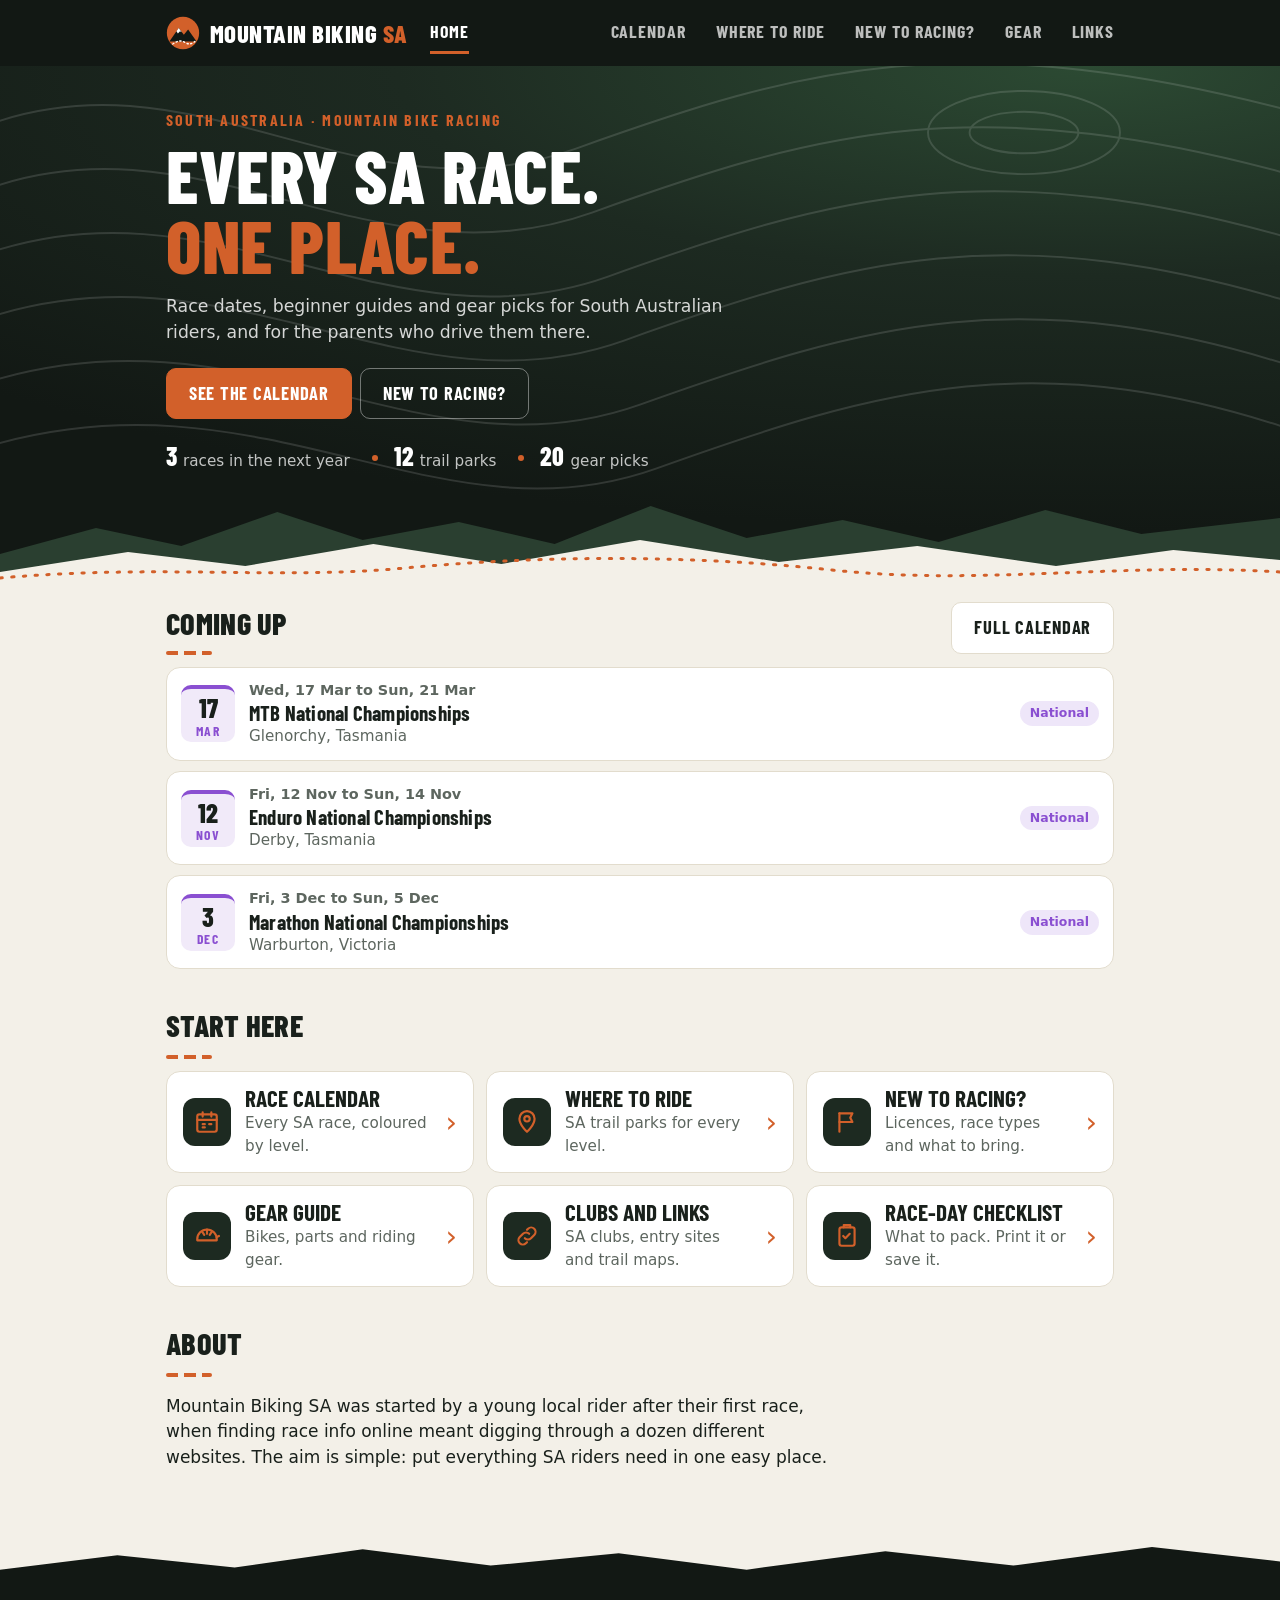
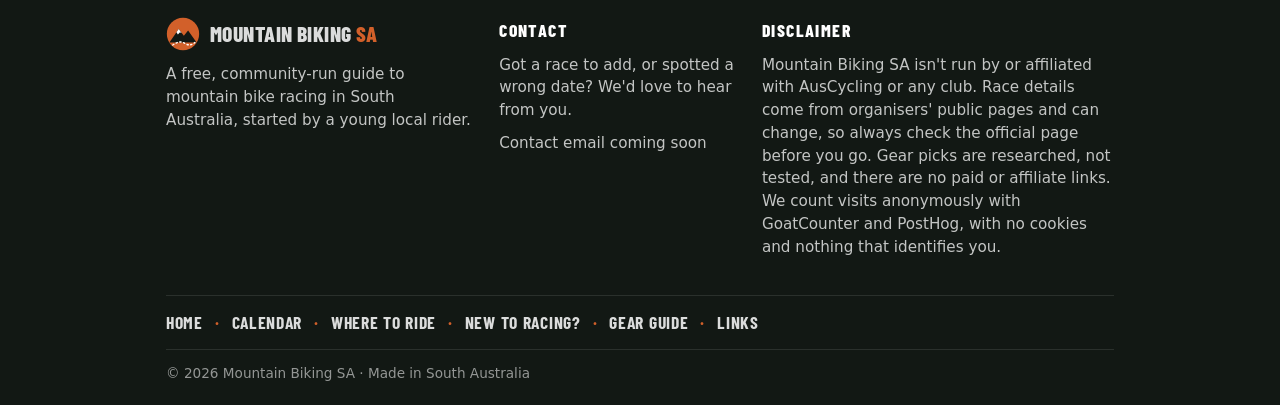
==== commit ed44f3e4: "Add Google-friendly favicon sizes and favicon.ico Google search needs a square favicon that's a mult" ====
--- a/index.html
+++ b/index.html
@@ -19,6 +19,8 @@
   <meta name="twitter:card" content="summary_large_image">
   <link rel="icon" href="favicon.svg" type="image/svg+xml">
   <link rel="icon" href="icons/favicon-32.png" sizes="32x32" type="image/png">
+  <link rel="icon" href="icons/favicon-48.png" sizes="48x48" type="image/png">
+  <link rel="icon" href="icons/icon-192.png" sizes="192x192" type="image/png">
   <link rel="apple-touch-icon" href="icons/apple-touch-icon.png">
   <link rel="manifest" href="site.webmanifest">
   <meta name="theme-color" content="#121814">
@@ -124,7 +126,7 @@
       <div>
         <h2>Contact</h2>
         <p>Got a race to add, or spotted a wrong date? We'd love to hear from you.</p>
-        <p><a class="contact-email" href="mailto:support@mtbsa.com.au">support@mtbsa.com.au</a></p>
+        <p class="contact-soon">Contact email coming soon</p>
       </div>
       <div class="foot-legal">
         <h2>Disclaimer</h2>
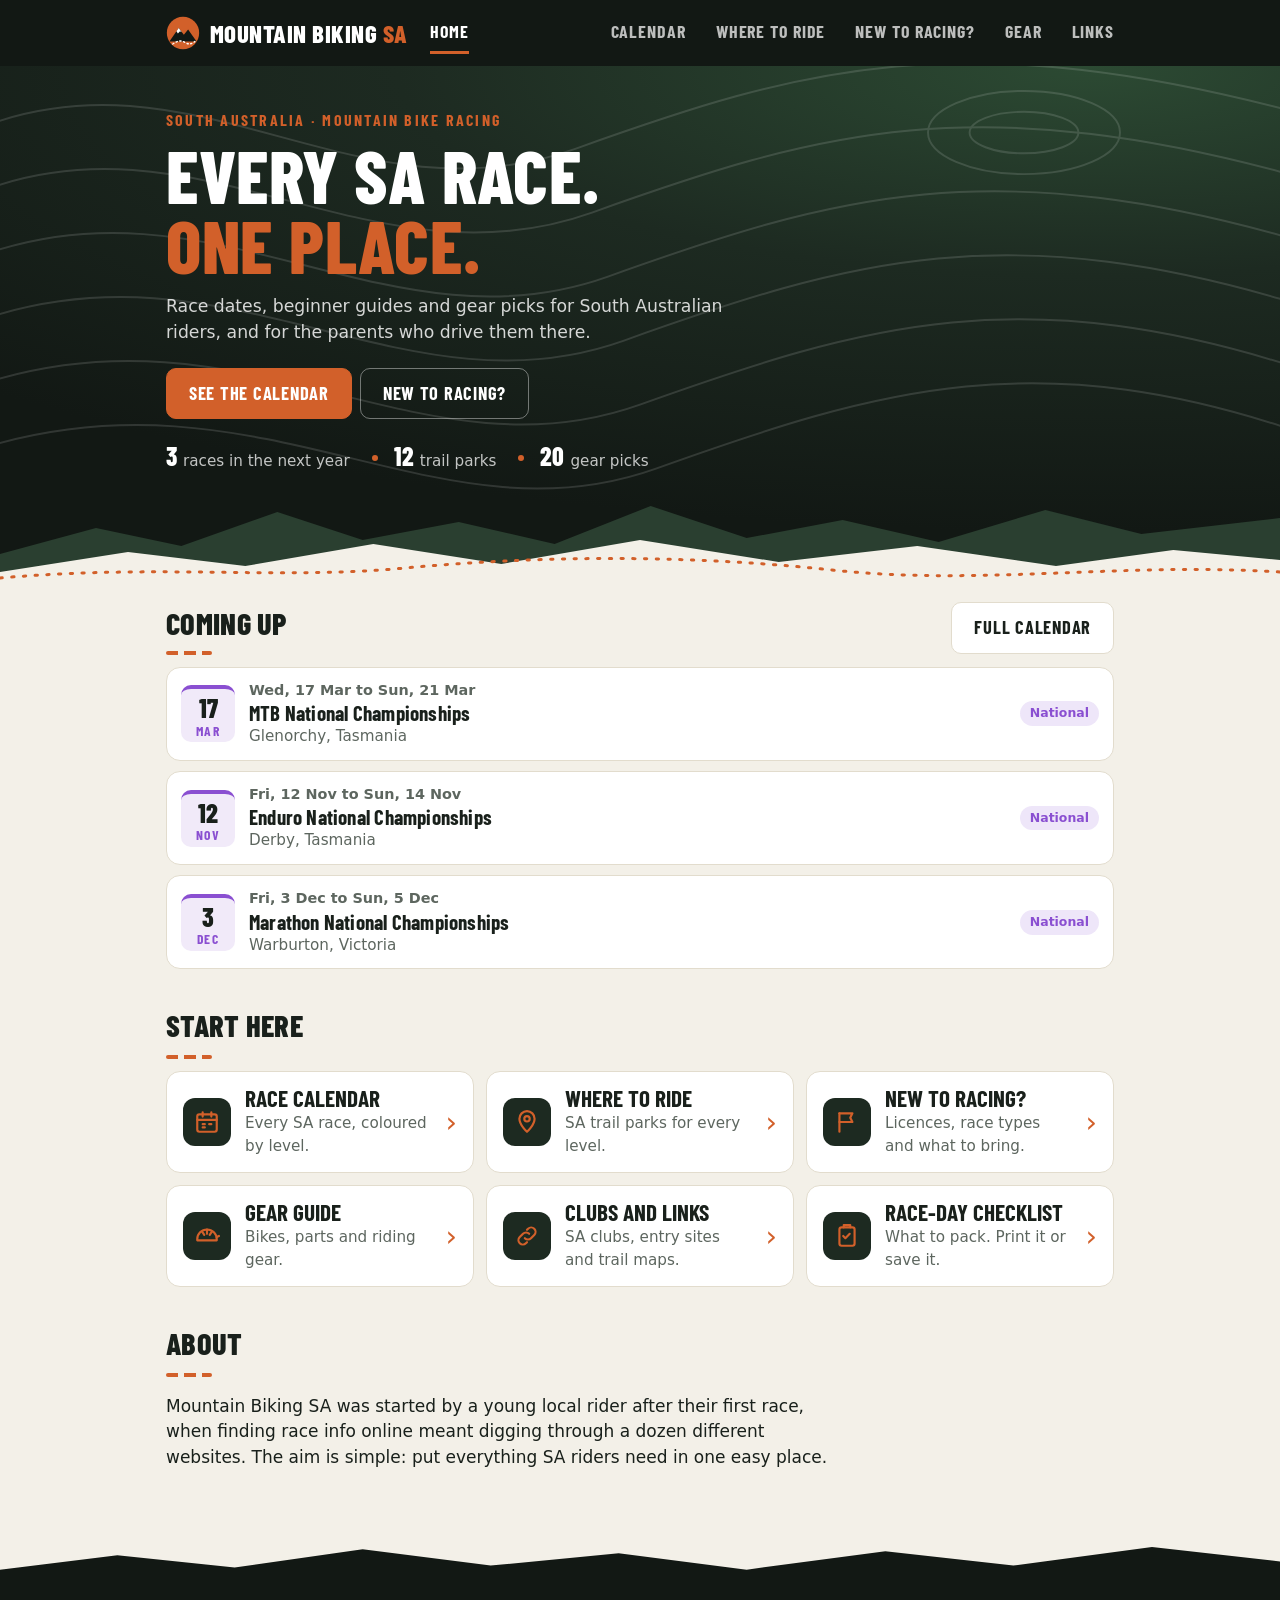
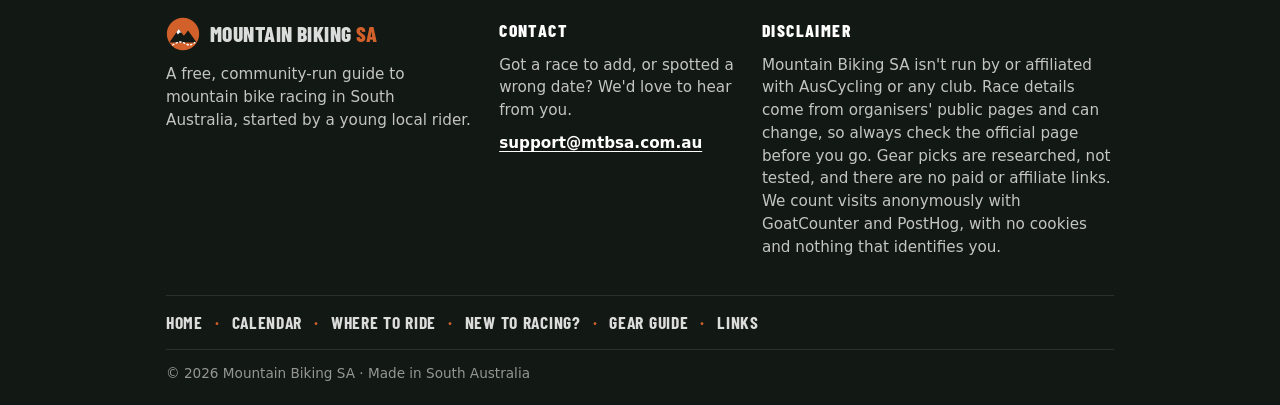
==== commit dd504f0b: "Merge pull request #21 from sashabaalcke42-wq/claude/project-thread-a6gl3w Show support@mtbsa.com.au" ====
--- a/index.html
+++ b/index.html
@@ -19,8 +19,6 @@
   <meta name="twitter:card" content="summary_large_image">
   <link rel="icon" href="favicon.svg" type="image/svg+xml">
   <link rel="icon" href="icons/favicon-32.png" sizes="32x32" type="image/png">
-  <link rel="icon" href="icons/favicon-48.png" sizes="48x48" type="image/png">
-  <link rel="icon" href="icons/icon-192.png" sizes="192x192" type="image/png">
   <link rel="apple-touch-icon" href="icons/apple-touch-icon.png">
   <link rel="manifest" href="site.webmanifest">
   <meta name="theme-color" content="#121814">
@@ -126,7 +124,7 @@
       <div>
         <h2>Contact</h2>
         <p>Got a race to add, or spotted a wrong date? We'd love to hear from you.</p>
-        <p class="contact-soon">Contact email coming soon</p>
+        <p><a class="contact-email" href="mailto:support@mtbsa.com.au">support@mtbsa.com.au</a></p>
       </div>
       <div class="foot-legal">
         <h2>Disclaimer</h2>
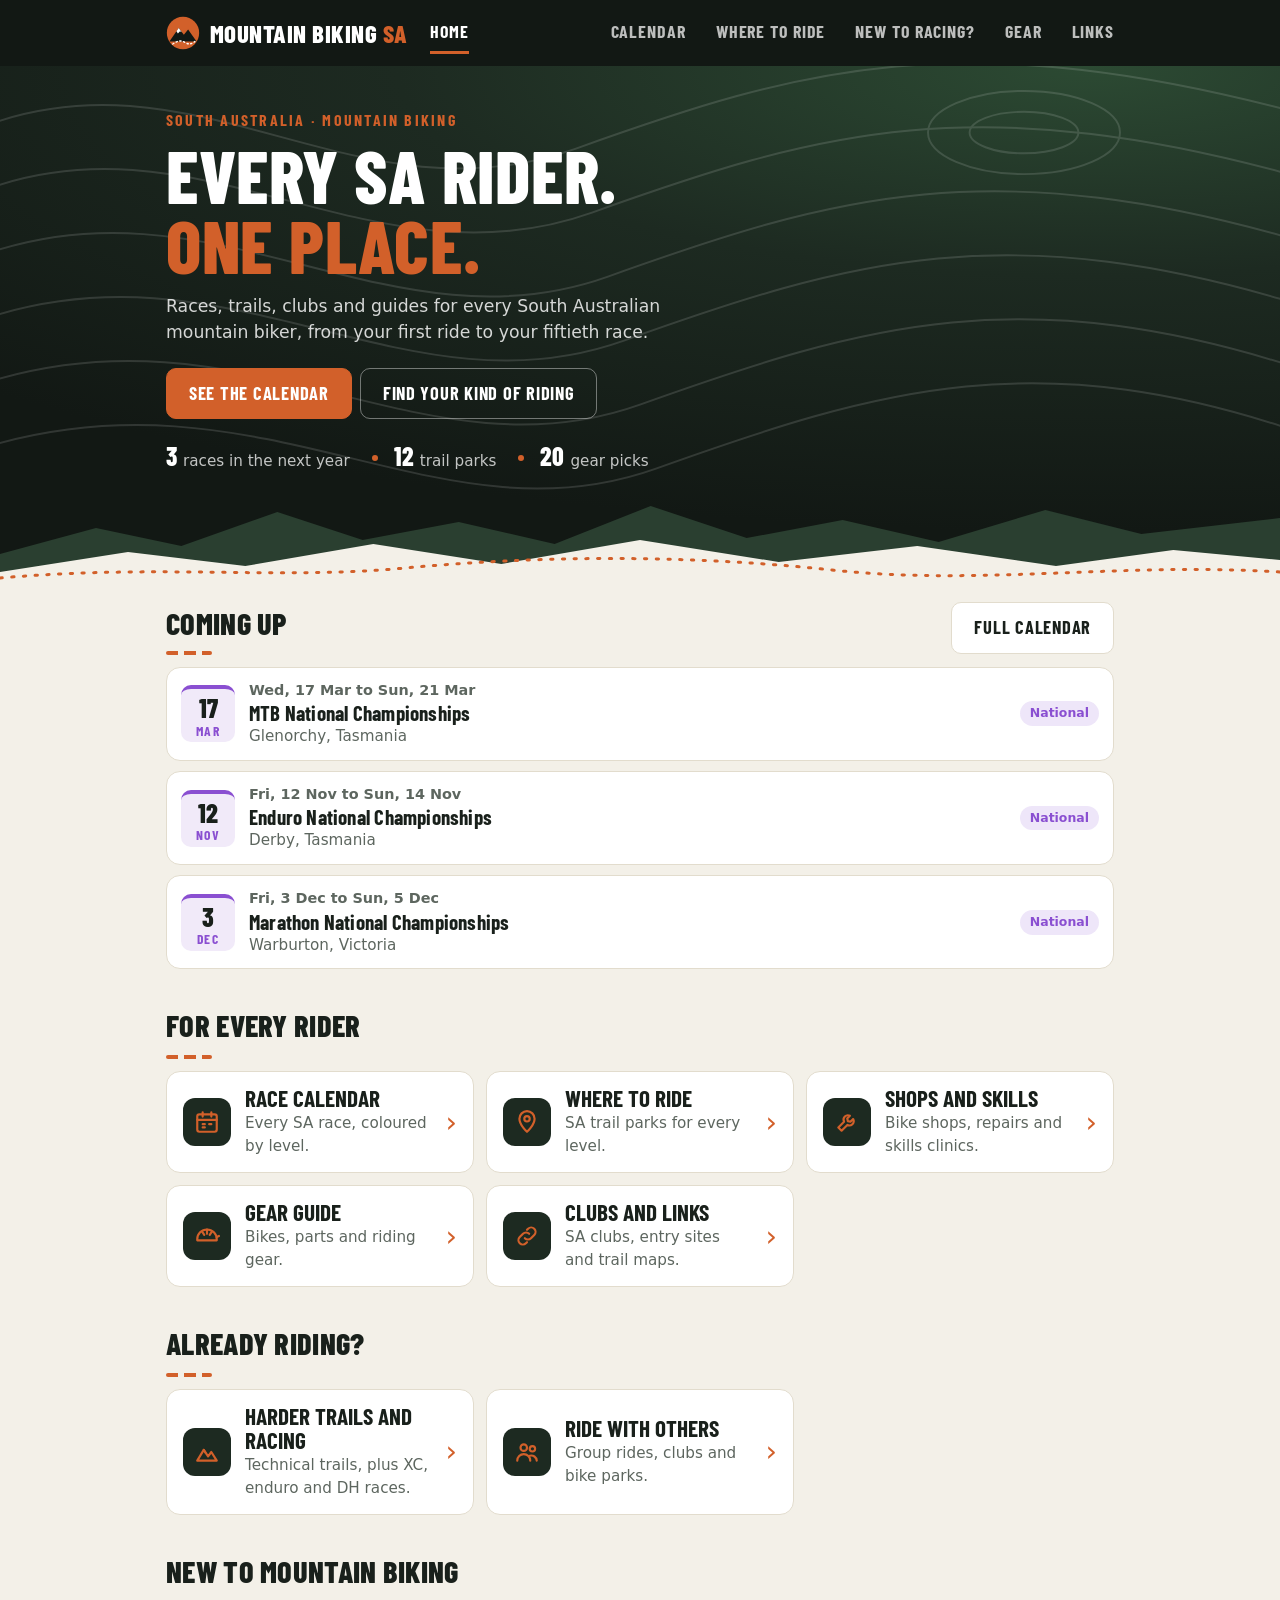
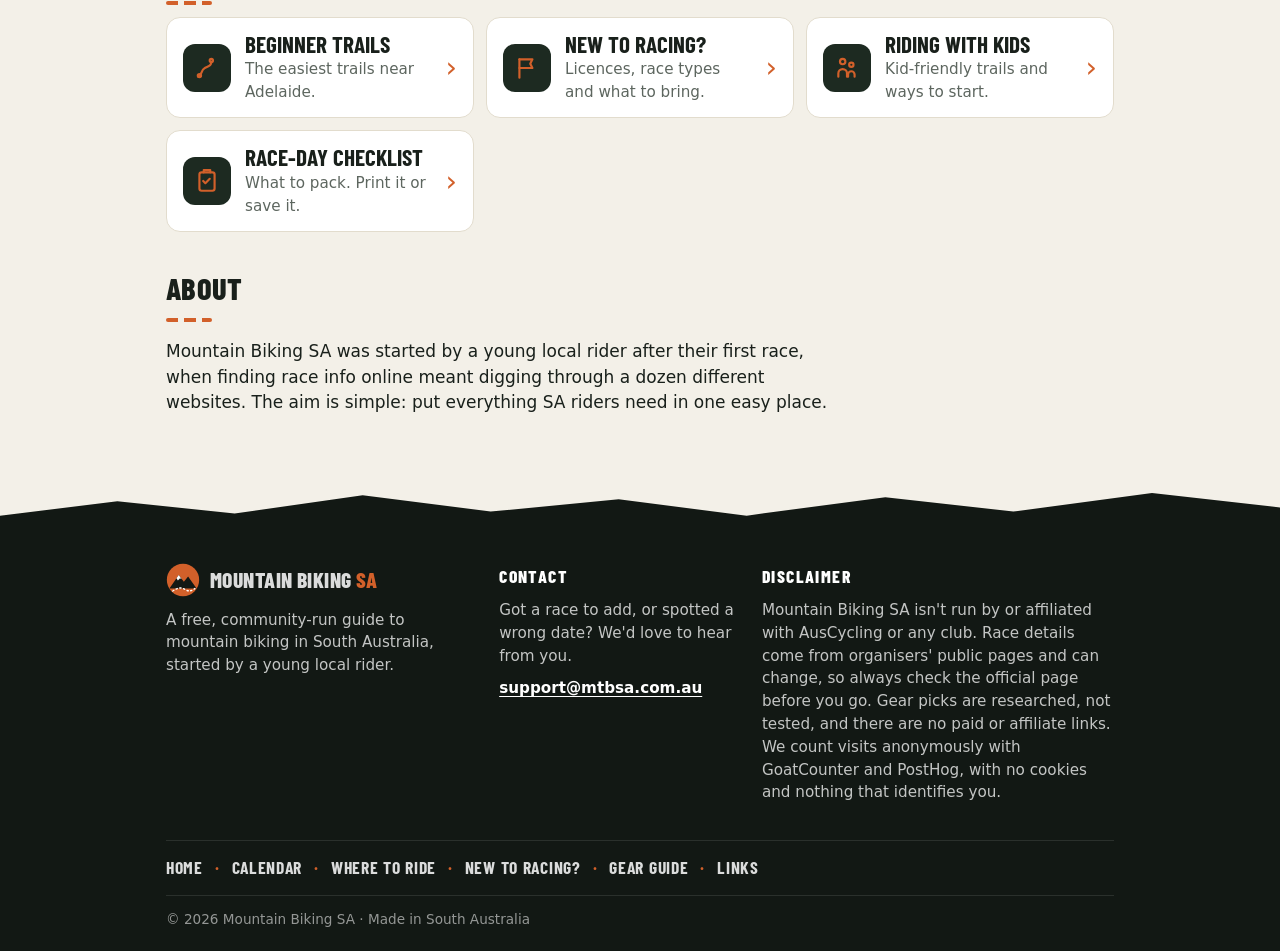
==== commit efb36988: "Broaden the site to all SA riders with starter pages Home page now speaks to every SA rider, with be" ====
--- a/index.html
+++ b/index.html
@@ -3,14 +3,14 @@
 <head>
   <meta charset="utf-8">
   <meta name="viewport" content="width=device-width, initial-scale=1">
-  <title>Mountain Biking SA · South Australian MTB races, trails and guides</title>
-  <meta name="description" content="Every South Australian mountain bike race on one simple calendar, plus where to ride around Adelaide, a beginner's guide to racing and gear picks.">
+  <title>Mountain Biking SA · South Australian MTB races, trails, clubs and guides</title>
+  <meta name="description" content="Everything for South Australian mountain bikers in one place: every SA race on one calendar, trails for every level, clubs and group rides, bike shops, skills clinics and beginner guides.">
   <link rel="canonical" href="https://mtbsa.com.au/">
   <meta property="og:type" content="website">
   <meta property="og:locale" content="en_AU">
   <meta property="og:site_name" content="Mountain Biking SA">
   <meta property="og:title" content="Mountain Biking SA">
-  <meta property="og:description" content="Every South Australian mountain bike race in one place, plus beginner guides and gear picks.">
+  <meta property="og:description" content="Every SA mountain bike race in one place, plus trails, clubs, shops and guides for every rider.">
   <meta property="og:url" content="https://mtbsa.com.au/">
   <meta property="og:image" content="https://mtbsa.com.au/og-image.png">
   <meta property="og:image:width" content="1200">
@@ -19,6 +19,8 @@
   <meta name="twitter:card" content="summary_large_image">
   <link rel="icon" href="favicon.svg" type="image/svg+xml">
   <link rel="icon" href="icons/favicon-32.png" sizes="32x32" type="image/png">
+  <link rel="icon" href="icons/favicon-48.png" sizes="48x48" type="image/png">
+  <link rel="icon" href="icons/icon-192.png" sizes="192x192" type="image/png">
   <link rel="apple-touch-icon" href="icons/apple-touch-icon.png">
   <link rel="manifest" href="site.webmanifest">
   <meta name="theme-color" content="#121814">
@@ -74,10 +76,10 @@
     <div class="hero">
       <svg class="topo" viewBox="0 0 800 400" preserveAspectRatio="xMidYMid slice" aria-hidden="true"><g fill="none" stroke="#fff" stroke-width="1.2"><path d="M-20 80 C120 20 220 140 360 90 S600 10 820 70"/><path d="M-20 120 C120 60 230 180 370 130 S610 50 820 110"/><path d="M-20 160 C130 100 240 220 380 170 S620 90 820 150"/><path d="M-20 200 C140 140 250 260 390 210 S630 130 820 190"/><path d="M-20 240 C150 180 260 300 400 250 S640 170 820 230"/><path d="M-20 280 C160 220 270 340 410 290 S650 210 820 270"/><ellipse cx="640" cy="80" rx="60" ry="26"/><ellipse cx="640" cy="80" rx="34" ry="13"/></g></svg>
       <div class="wrap">
-        <p class="kicker">South Australia · Mountain bike racing</p>
-        <h1>Every SA race.<br><em>One place.</em></h1>
-        <p class="sub">Race dates, beginner guides and gear picks for South Australian riders, and for the parents who drive them there.</p>
-        <a class="btn btn-main" href="calendar.html">See the calendar</a><a class="btn btn-ghost" href="new-to-racing.html">New to racing?</a>
+        <p class="kicker">South Australia · Mountain biking</p>
+        <h1>Every SA rider.<br><em>One place.</em></h1>
+        <p class="sub">Races, trails, clubs and guides for every South Australian mountain biker, from your first ride to your fiftieth race.</p>
+        <a class="btn btn-main" href="calendar.html">See the calendar</a><a class="btn btn-ghost" href="#find-your-ride">Find your kind of riding</a>
         <ul class="hero-stats" id="hero-stats" hidden>
           <li><b id="st-races">0</b> races in the next year</li>
           <li><b>12</b> trail parks</li>
@@ -96,15 +98,32 @@
         <ul class="race-list" id="next-races"><li class="empty">Loading races…</li></ul>
       </section>
 
+      <section class="home-block" id="find-your-ride">
+        <h2>For every rider</h2>
+        <div class="tiles">
+<a class="tile" href="calendar.html"><span class="tile-icon" aria-hidden="true"><svg viewBox="0 0 24 24" fill="none" stroke="currentColor" stroke-width="2" stroke-linecap="round" stroke-linejoin="round"><rect x="3" y="5" width="18" height="16" rx="2"/><path d="M3 10h18M8 3v4M16 3v4"/><path d="M8 14h2M14 14h2M8 17h2"/></svg></span><span class="tile-text"><strong>Race calendar</strong><span>Every SA race, coloured by level.</span></span><span class="tile-go" aria-hidden="true">›</span></a>
+<a class="tile" href="where-to-ride.html"><span class="tile-icon" aria-hidden="true"><svg viewBox="0 0 24 24" fill="none" stroke="currentColor" stroke-width="2" stroke-linecap="round" stroke-linejoin="round"><path d="M12 21s-7-6.2-7-12a7 7 0 0 1 14 0c0 5.8-7 12-7 12z"/><circle cx="12" cy="9" r="2.5"/></svg></span><span class="tile-text"><strong>Where to ride</strong><span>SA trail parks for every level.</span></span><span class="tile-go" aria-hidden="true">›</span></a>
+          <a class="tile" href="shops-and-skills.html"><span class="tile-icon" aria-hidden="true"><svg viewBox="0 0 24 24" fill="none" stroke="currentColor" stroke-width="2" stroke-linecap="round" stroke-linejoin="round"><path d="M14.7 6.3a4 4 0 0 0-5.4 5.4L4 17l3 3 5.3-5.3a4 4 0 0 0 5.4-5.4l-2.5 2.5-2.4-.6-.6-2.4z"/></svg></span><span class="tile-text"><strong>Shops and skills</strong><span>Bike shops, repairs and skills clinics.</span></span><span class="tile-go" aria-hidden="true">›</span></a>
+<a class="tile" href="gear.html"><span class="tile-icon" aria-hidden="true"><svg viewBox="0 0 24 24" fill="none" stroke="currentColor" stroke-width="2" stroke-linecap="round" stroke-linejoin="round"><path d="M3 15a9 9 0 0 1 18 0v1H3z"/><path d="M12 6v4M7.5 8l2 3M16.5 8l-2 3"/><path d="M21 13l2-1"/></svg></span><span class="tile-text"><strong>Gear guide</strong><span>Bikes, parts and riding gear.</span></span><span class="tile-go" aria-hidden="true">›</span></a>
+<a class="tile" href="links.html"><span class="tile-icon" aria-hidden="true"><svg viewBox="0 0 24 24" fill="none" stroke="currentColor" stroke-width="2" stroke-linecap="round" stroke-linejoin="round"><path d="M10 14a4 4 0 0 0 5.7 0l3-3a4 4 0 0 0-5.7-5.7l-1 1"/><path d="M14 10a4 4 0 0 0-5.7 0l-3 3a4 4 0 0 0 5.7 5.7l1-1"/></svg></span><span class="tile-text"><strong>Clubs and links</strong><span>SA clubs, entry sites and trail maps.</span></span><span class="tile-go" aria-hidden="true">›</span></a>
+        </div>
+      </section>
+
       <section class="home-block">
-        <h2>Start here</h2>
+        <h2>Already riding?</h2>
         <div class="tiles">
-          <a class="tile" href="calendar.html"><span class="tile-icon" aria-hidden="true"><svg viewBox="0 0 24 24" fill="none" stroke="currentColor" stroke-width="2" stroke-linecap="round" stroke-linejoin="round"><rect x="3" y="5" width="18" height="16" rx="2"/><path d="M3 10h18M8 3v4M16 3v4"/><path d="M8 14h2M14 14h2M8 17h2"/></svg></span><span class="tile-text"><strong>Race calendar</strong><span>Every SA race, coloured by level.</span></span><span class="tile-go" aria-hidden="true">›</span></a>
-          <a class="tile" href="where-to-ride.html"><span class="tile-icon" aria-hidden="true"><svg viewBox="0 0 24 24" fill="none" stroke="currentColor" stroke-width="2" stroke-linecap="round" stroke-linejoin="round"><path d="M12 21s-7-6.2-7-12a7 7 0 0 1 14 0c0 5.8-7 12-7 12z"/><circle cx="12" cy="9" r="2.5"/></svg></span><span class="tile-text"><strong>Where to ride</strong><span>SA trail parks for every level.</span></span><span class="tile-go" aria-hidden="true">›</span></a>
-          <a class="tile" href="new-to-racing.html"><span class="tile-icon" aria-hidden="true"><svg viewBox="0 0 24 24" fill="none" stroke="currentColor" stroke-width="2" stroke-linecap="round" stroke-linejoin="round"><path d="M5 21V4"/><path d="M5 4h12l-2 4 2 4H5"/></svg></span><span class="tile-text"><strong>New to racing?</strong><span>Licences, race types and what to bring.</span></span><span class="tile-go" aria-hidden="true">›</span></a>
-          <a class="tile" href="gear.html"><span class="tile-icon" aria-hidden="true"><svg viewBox="0 0 24 24" fill="none" stroke="currentColor" stroke-width="2" stroke-linecap="round" stroke-linejoin="round"><path d="M3 15a9 9 0 0 1 18 0v1H3z"/><path d="M12 6v4M7.5 8l2 3M16.5 8l-2 3"/><path d="M21 13l2-1"/></svg></span><span class="tile-text"><strong>Gear guide</strong><span>Bikes, parts and riding gear.</span></span><span class="tile-go" aria-hidden="true">›</span></a>
-          <a class="tile" href="links.html"><span class="tile-icon" aria-hidden="true"><svg viewBox="0 0 24 24" fill="none" stroke="currentColor" stroke-width="2" stroke-linecap="round" stroke-linejoin="round"><path d="M10 14a4 4 0 0 0 5.7 0l3-3a4 4 0 0 0-5.7-5.7l-1 1"/><path d="M14 10a4 4 0 0 0-5.7 0l-3 3a4 4 0 0 0 5.7 5.7l1-1"/></svg></span><span class="tile-text"><strong>Clubs and links</strong><span>SA clubs, entry sites and trail maps.</span></span><span class="tile-go" aria-hidden="true">›</span></a>
-          <a class="tile" href="race-day-checklist.html"><span class="tile-icon" aria-hidden="true"><svg viewBox="0 0 24 24" fill="none" stroke="currentColor" stroke-width="2" stroke-linecap="round" stroke-linejoin="round"><rect x="5" y="4" width="14" height="17" rx="2"/><path d="M9 4V2h6v2"/><path d="M8.5 12l2 2 4-4"/></svg></span><span class="tile-text"><strong>Race-day checklist</strong><span>What to pack. Print it or save it.</span></span><span class="tile-go" aria-hidden="true">›</span></a>
+          <a class="tile" href="experienced-riders.html"><span class="tile-icon" aria-hidden="true"><svg viewBox="0 0 24 24" fill="none" stroke="currentColor" stroke-width="2" stroke-linecap="round" stroke-linejoin="round"><path d="M3 20l6-10 4 6 3-4 5 8z"/><path d="M9 10l1.5 2.5"/></svg></span><span class="tile-text"><strong>Harder trails and racing</strong><span>Technical trails, plus XC, enduro and DH races.</span></span><span class="tile-go" aria-hidden="true">›</span></a>
+          <a class="tile" href="ride-with-others.html"><span class="tile-icon" aria-hidden="true"><svg viewBox="0 0 24 24" fill="none" stroke="currentColor" stroke-width="2" stroke-linecap="round" stroke-linejoin="round"><circle cx="9" cy="8" r="3"/><circle cx="17" cy="9" r="2.5"/><path d="M3 20a6 6 0 0 1 12 0"/><path d="M14.5 15.5A5 5 0 0 1 21 20"/></svg></span><span class="tile-text"><strong>Ride with others</strong><span>Group rides, clubs and bike parks.</span></span><span class="tile-go" aria-hidden="true">›</span></a>
+        </div>
+      </section>
+
+      <section class="home-block">
+        <h2>New to mountain biking</h2>
+        <div class="tiles">
+          <a class="tile" href="beginner-trails.html"><span class="tile-icon" aria-hidden="true"><svg viewBox="0 0 24 24" fill="none" stroke="currentColor" stroke-width="2" stroke-linecap="round" stroke-linejoin="round"><path d="M4 20c4-2 2-6 6-8s6-2 6-6"/><circle cx="16" cy="5" r="1.5"/><circle cx="5" cy="19" r="1.5"/></svg></span><span class="tile-text"><strong>Beginner trails</strong><span>The easiest trails near Adelaide.</span></span><span class="tile-go" aria-hidden="true">›</span></a>
+<a class="tile" href="new-to-racing.html"><span class="tile-icon" aria-hidden="true"><svg viewBox="0 0 24 24" fill="none" stroke="currentColor" stroke-width="2" stroke-linecap="round" stroke-linejoin="round"><path d="M5 21V4"/><path d="M5 4h12l-2 4 2 4H5"/></svg></span><span class="tile-text"><strong>New to racing?</strong><span>Licences, race types and what to bring.</span></span><span class="tile-go" aria-hidden="true">›</span></a>
+          <a class="tile" href="mtb-with-kids.html"><span class="tile-icon" aria-hidden="true"><svg viewBox="0 0 24 24" fill="none" stroke="currentColor" stroke-width="2" stroke-linecap="round" stroke-linejoin="round"><circle cx="8" cy="6" r="2.5"/><circle cx="16" cy="9" r="2"/><path d="M4 20v-3a4 4 0 0 1 8 0v3"/><path d="M13 20v-2a3 3 0 0 1 6 0v2"/></svg></span><span class="tile-text"><strong>Riding with kids</strong><span>Kid-friendly trails and ways to start.</span></span><span class="tile-go" aria-hidden="true">›</span></a>
+<a class="tile" href="race-day-checklist.html"><span class="tile-icon" aria-hidden="true"><svg viewBox="0 0 24 24" fill="none" stroke="currentColor" stroke-width="2" stroke-linecap="round" stroke-linejoin="round"><rect x="5" y="4" width="14" height="17" rx="2"/><path d="M9 4V2h6v2"/><path d="M8.5 12l2 2 4-4"/></svg></span><span class="tile-text"><strong>Race-day checklist</strong><span>What to pack. Print it or save it.</span></span><span class="tile-go" aria-hidden="true">›</span></a>
         </div>
       </section>
 
@@ -119,7 +138,7 @@
     <div class="wrap foot-grid">
       <div class="foot-about">
         <a class="brand" href="index.html"><svg viewBox="0 0 40 40" aria-hidden="true"><circle cx="20" cy="20" r="19" fill="#d2602a"/><path d="M4 30 L15 14 L21 22 L26 16 L36 30 Z" fill="#121814"/><path d="M15 14 L18.5 19 L16.5 18 L14 20.5 L12.3 18 Z" fill="#fff"/><path d="M8 33 Q16 27 22 31 T34 30" fill="none" stroke="#fff" stroke-width="1.6" stroke-dasharray="1.5 3" stroke-linecap="round"/></svg><span>Mountain Biking <b>SA</b></span></a>
-        <p>A free, community-run guide to mountain bike racing in South Australia, started by a young local rider.</p>
+        <p>A free, community-run guide to mountain biking in South Australia, started by a young local rider.</p>
       </div>
       <div>
         <h2>Contact</h2>
--- a/style.css
+++ b/style.css
@@ -446,6 +446,10 @@
 .link-list li > a:first-child { font-family: var(--display); font-size: 1.3rem; font-weight: 700; line-height: 1.15; text-decoration: none; color: var(--text); }
 .link-list li > a:first-child::after { content: ""; position: absolute; inset: 0; border-radius: inherit; }
 .link-list li::after { content: "\2197"; position: absolute; right: 16px; top: 50%; transform: translateY(-50%); font-size: 1.3rem; color: var(--brand); pointer-events: none; }
+.link-list li.no-link { padding-right: 16px; }
+.link-list li.no-link:hover { border-color: var(--line); transform: none; }
+.link-list li.no-link::after { content: none; }
+.link-list li.no-link > strong { font-family: var(--display); font-size: 1.3rem; font-weight: 700; line-height: 1.15; }
 .link-list span { margin-top: 2px; }
 .link-list span a { position: relative; z-index: 1; }
 
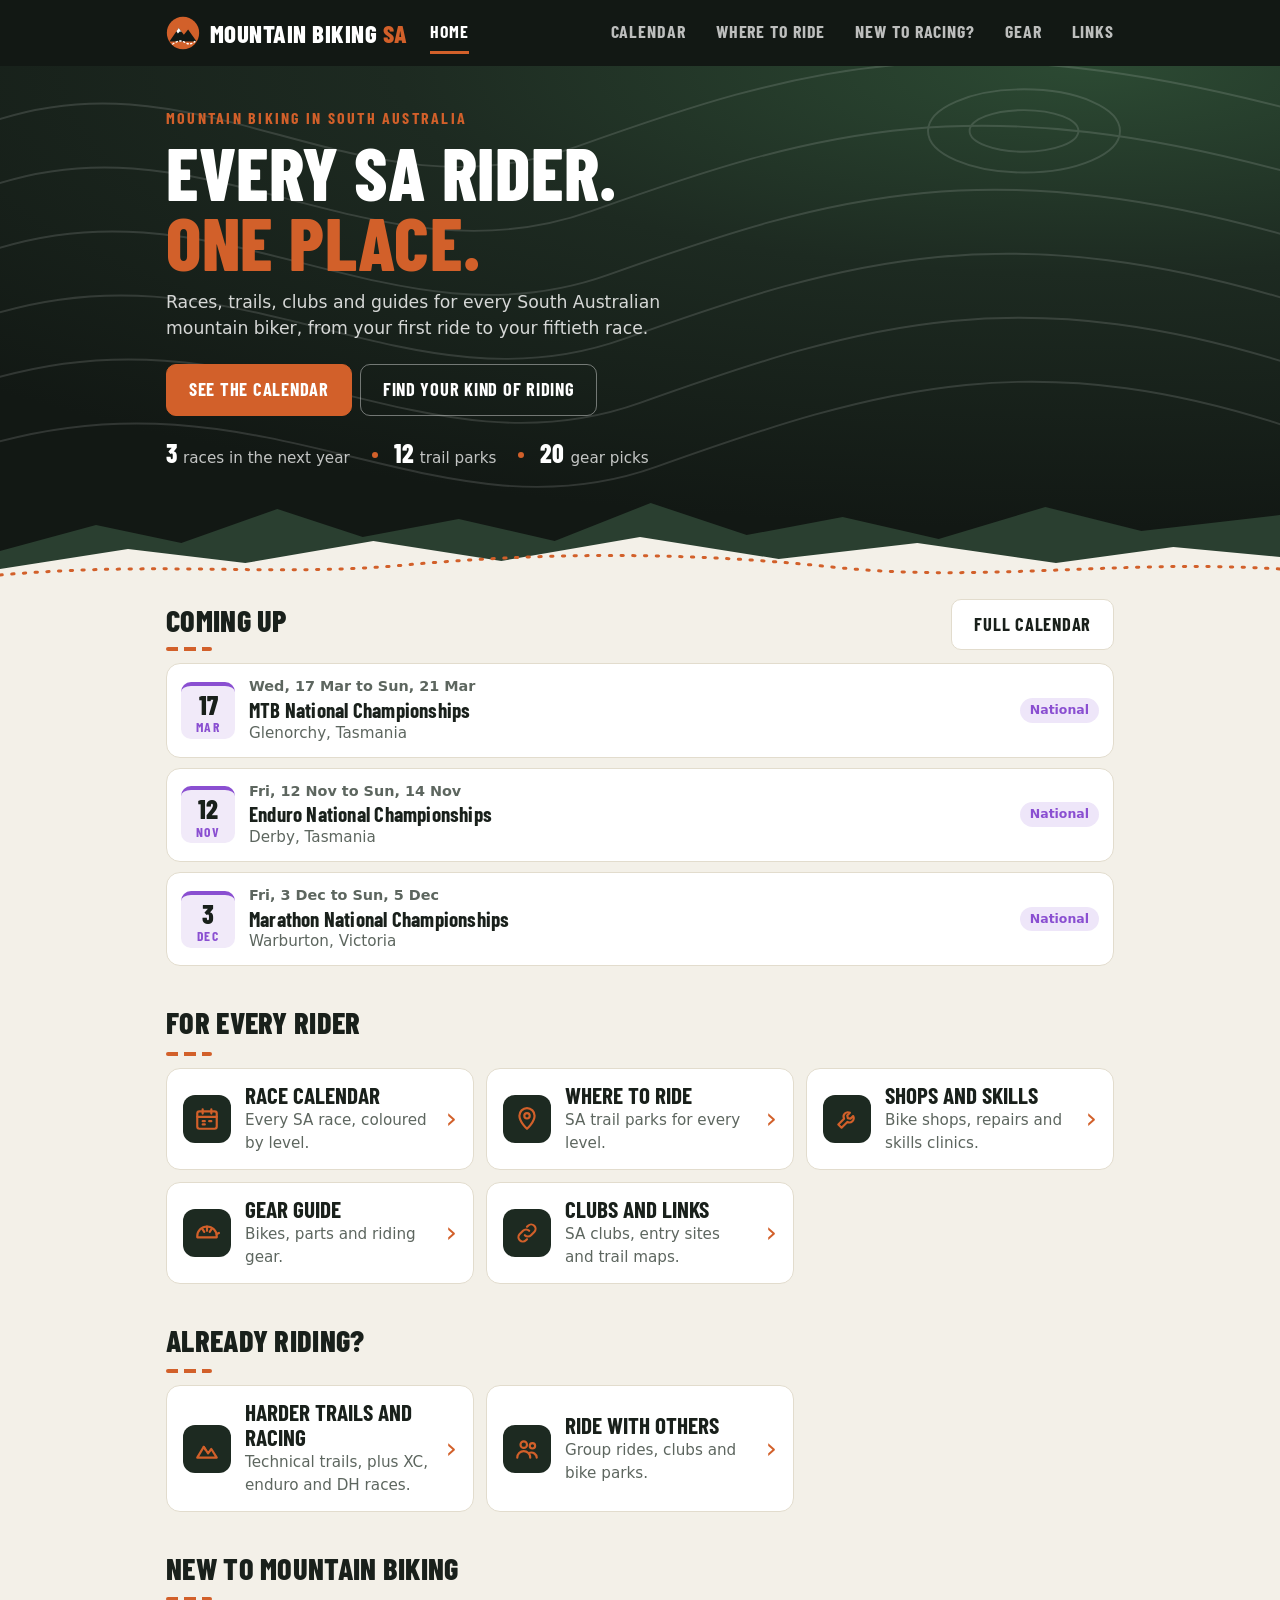
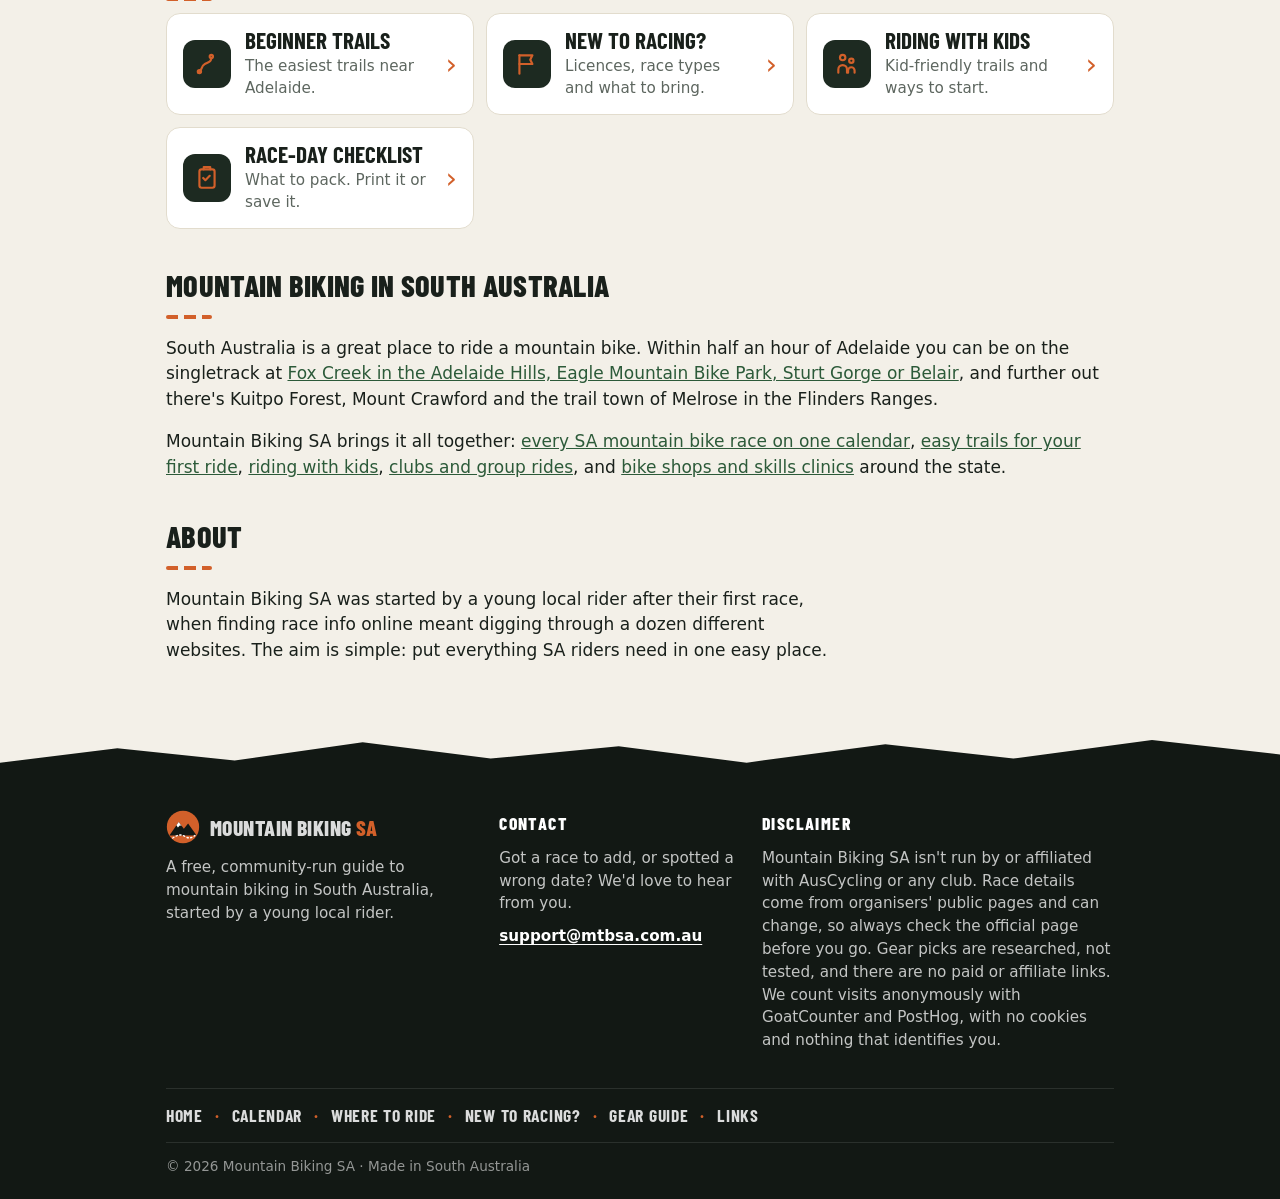
==== commit bd6719f9: "Help Google match the site to 'mountain biking South Australia' Clearer home page title, description" ====
--- a/index.html
+++ b/index.html
@@ -3,13 +3,13 @@
 <head>
   <meta charset="utf-8">
   <meta name="viewport" content="width=device-width, initial-scale=1">
-  <title>Mountain Biking SA · South Australian MTB races, trails, clubs and guides</title>
-  <meta name="description" content="Everything for South Australian mountain bikers in one place: every SA race on one calendar, trails for every level, clubs and group rides, bike shops, skills clinics and beginner guides.">
+  <title>Mountain Biking SA · Mountain biking in South Australia, all in one place</title>
+  <meta name="description" content="Your free guide to mountain biking in South Australia: every SA race on one calendar, the best trails around Adelaide and beyond, clubs, group rides, bike shops and beginner guides.">
   <link rel="canonical" href="https://mtbsa.com.au/">
   <meta property="og:type" content="website">
   <meta property="og:locale" content="en_AU">
   <meta property="og:site_name" content="Mountain Biking SA">
-  <meta property="og:title" content="Mountain Biking SA">
+  <meta property="og:title" content="Mountain Biking SA · Mountain biking in South Australia">
   <meta property="og:description" content="Every SA mountain bike race in one place, plus trails, clubs, shops and guides for every rider.">
   <meta property="og:url" content="https://mtbsa.com.au/">
   <meta property="og:image" content="https://mtbsa.com.au/og-image.png">
@@ -36,7 +36,8 @@
         "@type": "WebSite",
         "@id": "https://mtbsa.com.au/#website",
         "name": "Mountain Biking SA",
-        "alternateName": ["MTB SA", "Mountain Biking South Australia"],
+        "alternateName": ["MTB SA", "MTBSA", "Mountain Biking South Australia"],
+        "description": "A free guide to mountain biking in South Australia: races, trails, clubs, shops and beginner guides.",
         "url": "https://mtbsa.com.au/",
         "inLanguage": "en-AU",
         "publisher": { "@id": "https://mtbsa.com.au/#org" }
@@ -45,9 +46,20 @@
         "@type": "Organization",
         "@id": "https://mtbsa.com.au/#org",
         "name": "Mountain Biking SA",
+        "alternateName": ["MTB SA", "MTBSA", "Mountain Biking South Australia"],
         "url": "https://mtbsa.com.au/",
+        "email": "support@mtbsa.com.au",
         "logo": "https://mtbsa.com.au/icons/icon-512.png",
         "areaServed": { "@type": "State", "name": "South Australia" }
+      },
+      {
+        "@type": "WebPage",
+        "@id": "https://mtbsa.com.au/#webpage",
+        "url": "https://mtbsa.com.au/",
+        "name": "Mountain Biking SA · Mountain biking in South Australia, all in one place",
+        "isPartOf": { "@id": "https://mtbsa.com.au/#website" },
+        "about": { "@type": "Thing", "name": "Mountain biking in South Australia" },
+        "inLanguage": "en-AU"
       }
     ]
   }
@@ -76,8 +88,7 @@
     <div class="hero">
       <svg class="topo" viewBox="0 0 800 400" preserveAspectRatio="xMidYMid slice" aria-hidden="true"><g fill="none" stroke="#fff" stroke-width="1.2"><path d="M-20 80 C120 20 220 140 360 90 S600 10 820 70"/><path d="M-20 120 C120 60 230 180 370 130 S610 50 820 110"/><path d="M-20 160 C130 100 240 220 380 170 S620 90 820 150"/><path d="M-20 200 C140 140 250 260 390 210 S630 130 820 190"/><path d="M-20 240 C150 180 260 300 400 250 S640 170 820 230"/><path d="M-20 280 C160 220 270 340 410 290 S650 210 820 270"/><ellipse cx="640" cy="80" rx="60" ry="26"/><ellipse cx="640" cy="80" rx="34" ry="13"/></g></svg>
       <div class="wrap">
-        <p class="kicker">South Australia · Mountain biking</p>
-        <h1>Every SA rider.<br><em>One place.</em></h1>
+        <h1><span class="kicker">Mountain biking in South Australia</span>Every SA rider.<br><em>One place.</em></h1>
         <p class="sub">Races, trails, clubs and guides for every South Australian mountain biker, from your first ride to your fiftieth race.</p>
         <a class="btn btn-main" href="calendar.html">See the calendar</a><a class="btn btn-ghost" href="#find-your-ride">Find your kind of riding</a>
         <ul class="hero-stats" id="hero-stats" hidden>
@@ -127,6 +138,12 @@
         </div>
       </section>
 
+      <section class="home-block intro-block">
+        <h2>Mountain biking in South Australia</h2>
+        <p>South Australia is a great place to ride a mountain bike. Within half an hour of Adelaide you can be on the singletrack at <a href="where-to-ride.html">Fox Creek in the Adelaide Hills, Eagle Mountain Bike Park, Sturt Gorge or Belair</a>, and further out there's Kuitpo Forest, Mount Crawford and the trail town of Melrose in the Flinders Ranges.</p>
+        <p>Mountain Biking SA brings it all together: <a href="calendar.html">every SA mountain bike race on one calendar</a>, <a href="beginner-trails.html">easy trails for your first ride</a>, <a href="mtb-with-kids.html">riding with kids</a>, <a href="ride-with-others.html">clubs and group rides</a>, and <a href="shops-and-skills.html">bike shops and skills clinics</a> around the state.</p>
+      </section>
+
       <section class="home-block about-block" id="about">
         <h2>About</h2>
         <p>Mountain Biking SA was started by a young local rider after their first race, when finding race info online meant digging through a dozen different websites. The aim is simple: put everything SA riders need in one easy place.</p>
--- a/style.css
+++ b/style.css
@@ -232,6 +232,7 @@
 .hero .kicker { font-family: var(--display); font-weight: 700; letter-spacing: 0.14em; text-transform: uppercase; color: var(--brand); margin: 0 0 8px; font-size: 1rem; }
 .hero h1 { font-size: clamp(2.6rem, 9vw, 4.6rem); line-height: 0.95; margin: 0 0 14px; color: #fff; }
 .hero h1 em { font-style: normal; color: var(--brand); }
+.hero h1 .kicker { display: block; line-height: 1.3; }
 .hero p.sub { max-width: 560px; color: rgba(255,255,255,0.82); font-size: 1.08rem; margin: 0 0 22px; }
 .hero .btn { margin: 0 8px 8px 0; }
 .btn-ghost { background: transparent; color: #fff; border-color: rgba(255,255,255,0.4); }
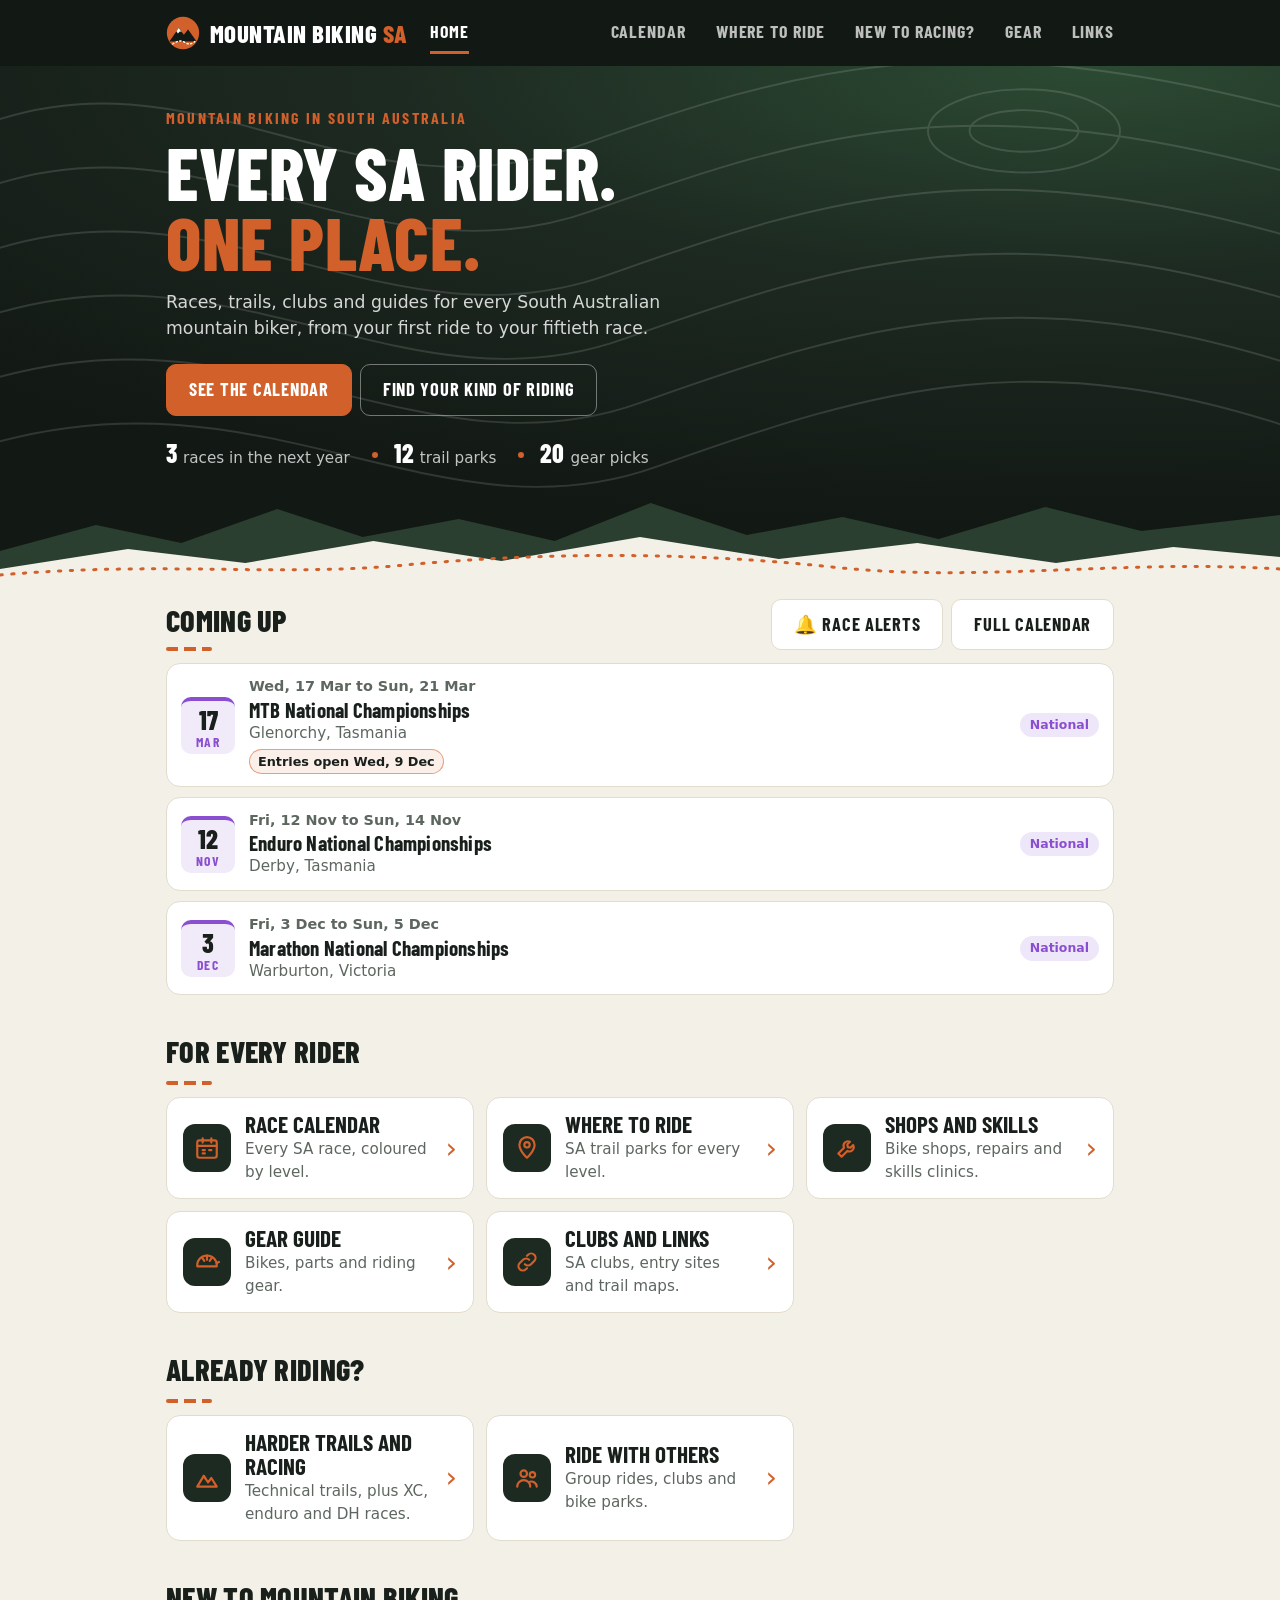
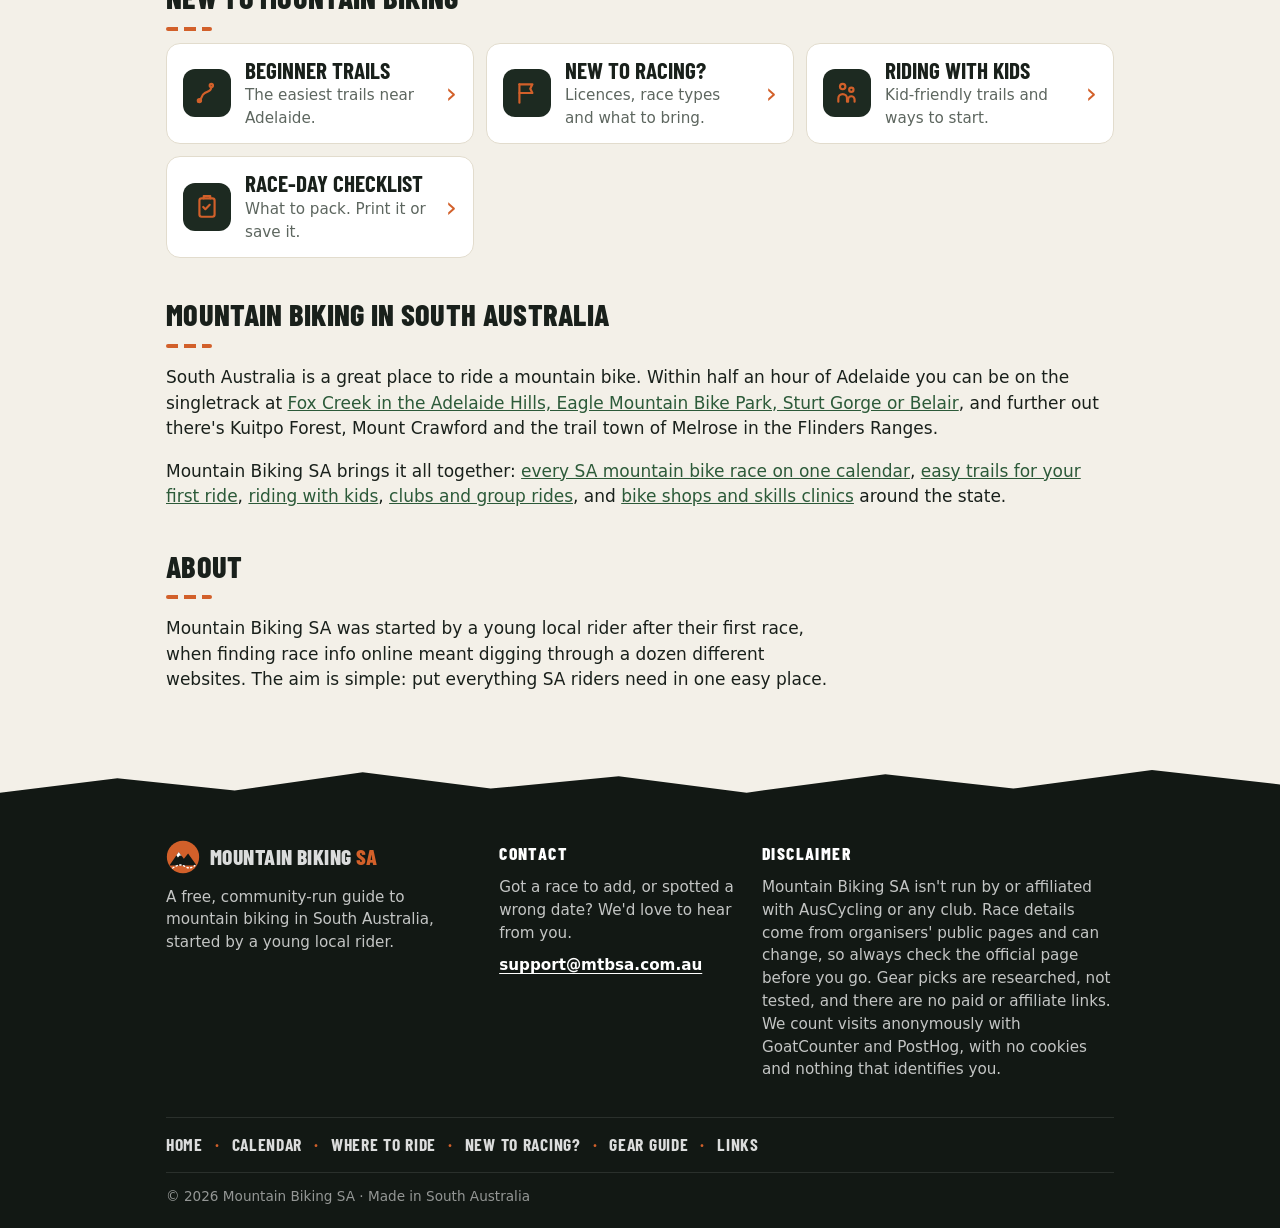
==== commit dc417c38: "Show when race entries open, and add opt-in race alerts - races.csv gets entries_open and entries_cl" ====
--- a/index.html
+++ b/index.html
@@ -104,7 +104,7 @@
       <section class="home-block">
         <div class="home-head">
           <h2>Coming up</h2>
-          <a class="btn btn-small" href="calendar.html">Full calendar</a>
+          <span class="home-head-btns"><button type="button" class="btn btn-small alerts-btn" data-alerts>Race alerts</button><a class="btn btn-small" href="calendar.html">Full calendar</a></span>
         </div>
         <ul class="race-list" id="next-races"><li class="empty">Loading races…</li></ul>
       </section>
@@ -174,6 +174,7 @@
   </footer>
   <script src="weather.js"></script>
   <script src="home.js"></script>
+  <script src="alerts.js"></script>
   <script src="nav.js"></script>
   <script data-goatcounter="https://mtbsa.goatcounter.com/count" async src="https://gc.zgo.at/count.js"></script>
   <script src="analytics.js"></script>
--- a/style.css
+++ b/style.css
@@ -494,3 +494,39 @@
   .cl label { padding: 3px 0; font-size: 0.9rem; border-color: #ccc; }
   .cl input { appearance: none; -webkit-appearance: none; border: 1.5px solid #000; border-radius: 3px; width: 14px; height: 14px; }
 }
+
+/* ---- Entry dates and race alerts (app.js, home.js, alerts.js) ---- */
+.entry-chip { display: inline-block; align-self: flex-start; margin-top: 4px; font-size: 0.8rem; font-weight: 700; padding: 2px 8px; border-radius: 999px; border: 1px solid var(--line); color: var(--text); }
+.entry-soon { border-color: color-mix(in srgb, var(--brand) 55%, transparent); background: color-mix(in srgb, var(--brand) 10%, transparent); }
+.entry-open { border-color: color-mix(in srgb, var(--accent) 55%, transparent); background: color-mix(in srgb, var(--accent) 12%, transparent); }
+.entry-closed { color: var(--muted); }
+.entry-line { display: inline-block; margin: 0 0 12px; padding: 6px 12px; border-radius: 10px; font-weight: 700; border: 1px solid var(--line); }
+.follow-msg { margin: -12px 0 18px; max-width: 640px; }
+.follow-msg:empty { display: none; }
+.btn[hidden] { display: none; }
+.btn[aria-pressed="true"] { border-color: var(--accent); color: var(--accent); }
+.alerts-btn::before { content: "🔔 "; }
+.hero-cta { margin: 14px 0 0; }
+.home-head-btns { display: flex; flex-wrap: wrap; gap: 8px; justify-content: flex-end; }
+.alerts-dialog { border: 0; padding: 0; border-radius: 18px; width: min(560px, calc(100vw - 24px)); max-height: calc(100dvh - 24px); background: var(--card); color: var(--text); box-shadow: 0 30px 80px rgba(0,0,0,0.45); }
+.alerts-dialog::backdrop { background: rgba(8, 12, 10, 0.65); }
+.alerts-panel { position: relative; padding: 22px 22px 18px; }
+.alerts-panel h2 { margin: 0 36px 8px 0; font-size: 1.6rem; text-transform: uppercase; }
+.alerts-panel h3 { margin: 22px 0 6px; font-size: 1.1rem; }
+.alerts-panel .actions { margin: 14px 0 6px; }
+.alerts-x { position: absolute; top: 12px; right: 12px; width: 40px; height: 40px; border-radius: 50%; border: 1px solid var(--line); background: var(--card); color: var(--text); font-size: 1.5rem; line-height: 1; cursor: pointer; }
+.alerts-opts { border: 0; margin: 12px 0 0; padding: 0; display: grid; gap: 8px; }
+.alerts-opt { display: flex; gap: 12px; align-items: flex-start; padding: 10px 12px; border: 1px solid var(--line); border-radius: 10px; cursor: pointer; }
+.alerts-opt input { width: 22px; height: 22px; margin: 2px 0 0; accent-color: var(--accent); flex: none; }
+.alerts-opt small { display: block; color: var(--muted); font-size: 0.9rem; }
+.alerts-msg { font-weight: 700; color: var(--accent); margin: 6px 0; }
+.alerts-msg:empty { display: none; }
+.alerts-steps { margin: 8px 0; padding-left: 22px; }
+.alerts-steps li { margin: 4px 0; }
+.alerts-cal { display: flex; flex-wrap: wrap; gap: 8px 10px; align-items: center; }
+@media (max-width: 520px) {
+  .home-head { flex-wrap: wrap; }
+  .home-head-btns { width: 100%; justify-content: flex-start; }
+  .alerts-panel { padding: 18px 16px 14px; }
+}
+.alerts-panel .callout > p:first-child { margin-top: 0; }
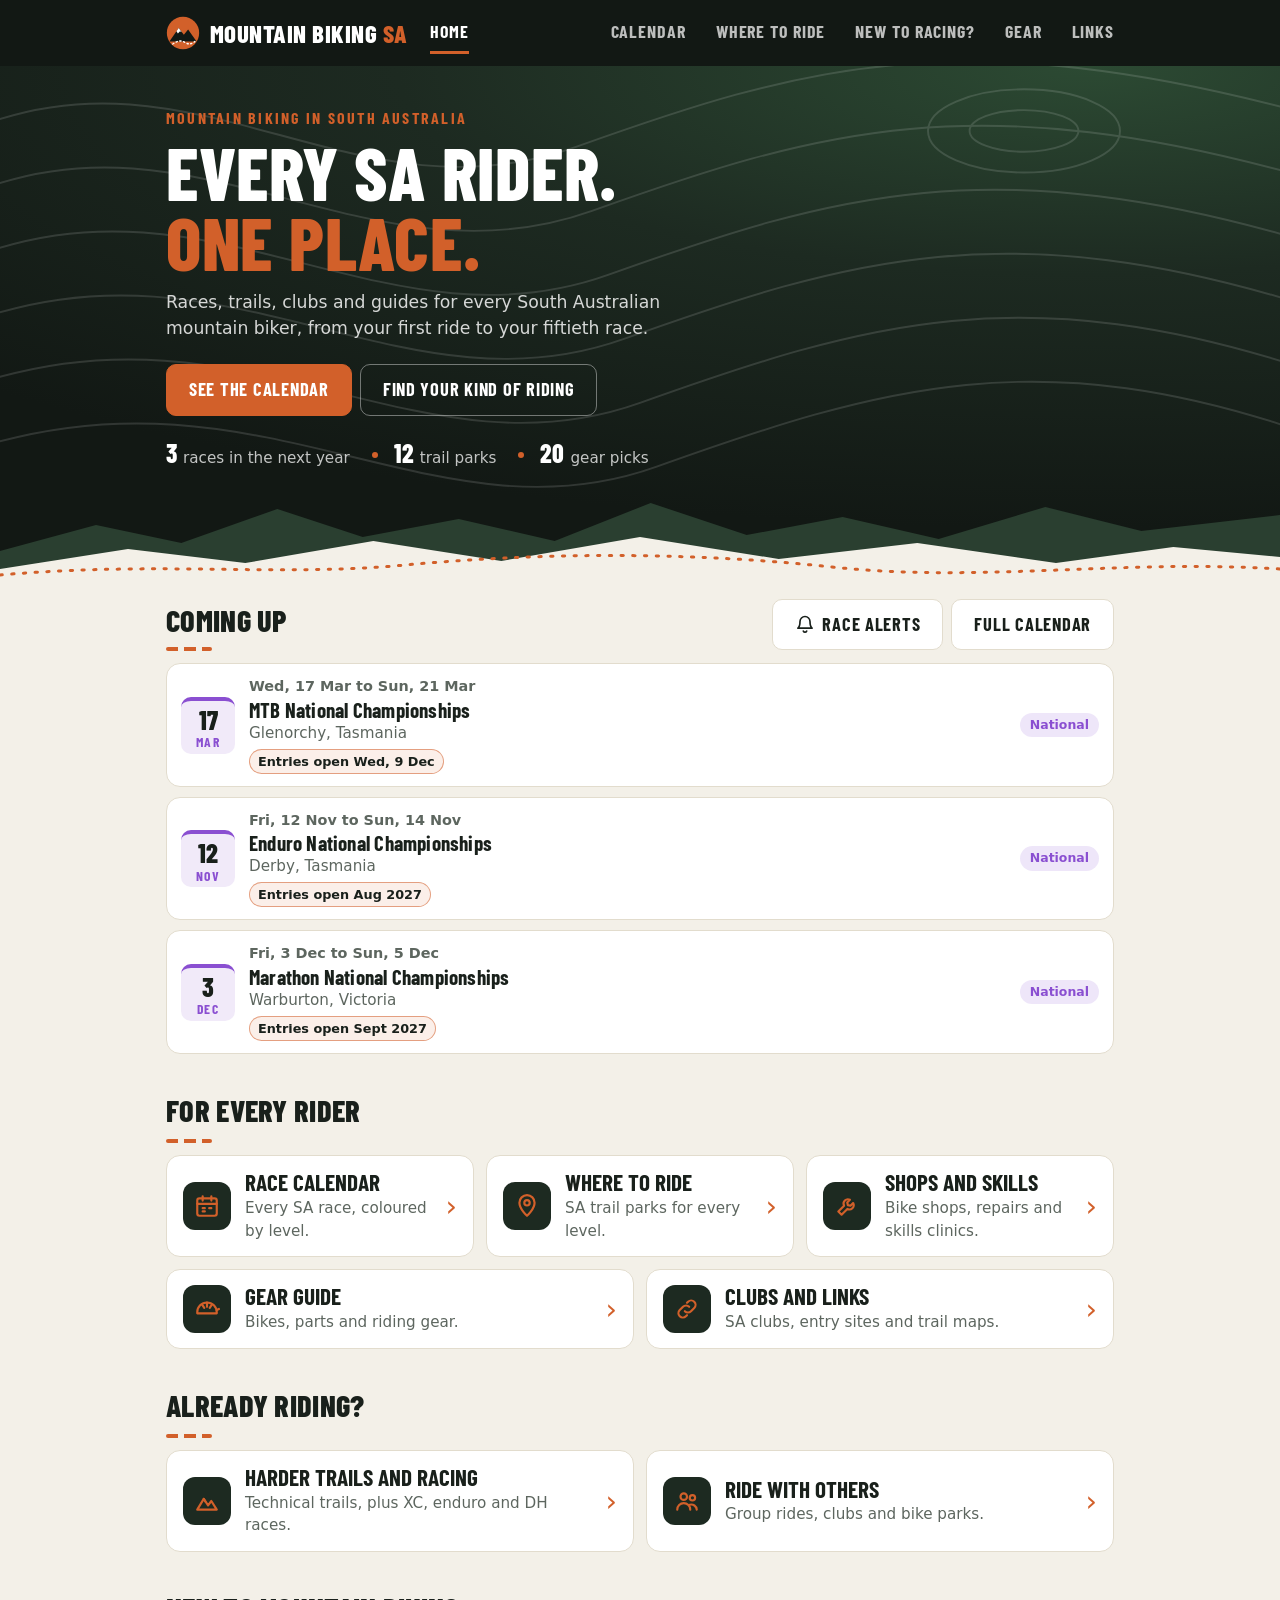
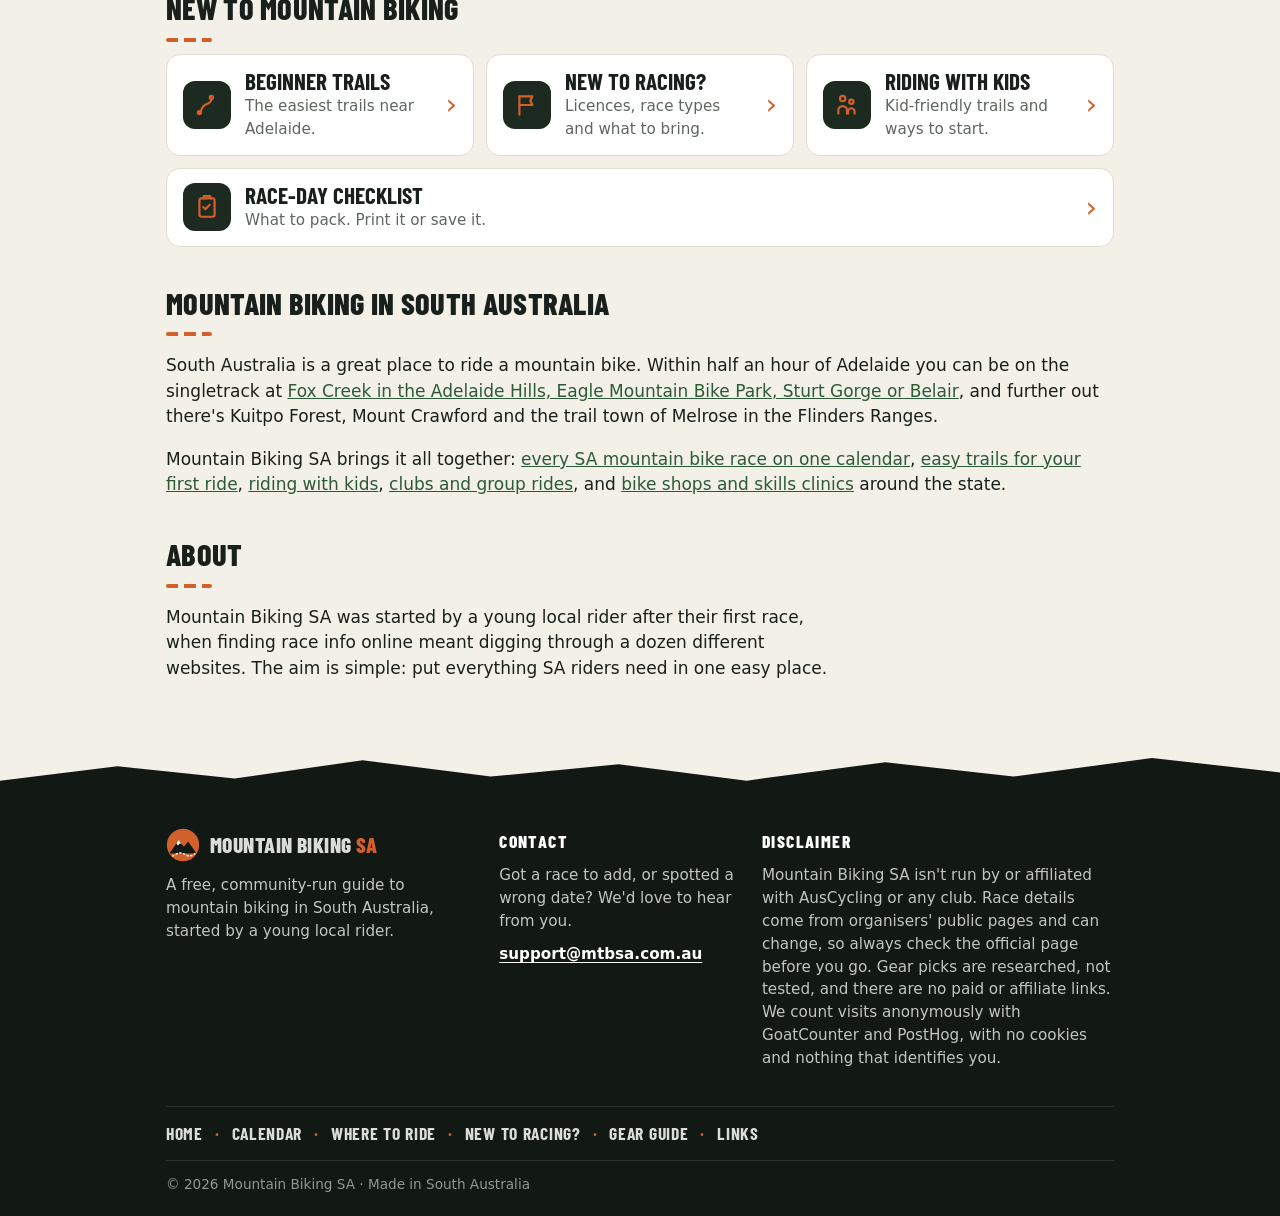
==== commit b2b3b0e9: "Entry dates for every race, line icons instead of emoji, and a polish pass - Daily check now reads m" ====
--- a/index.html
+++ b/index.html
@@ -104,7 +104,7 @@
       <section class="home-block">
         <div class="home-head">
           <h2>Coming up</h2>
-          <span class="home-head-btns"><button type="button" class="btn btn-small alerts-btn" data-alerts>Race alerts</button><a class="btn btn-small" href="calendar.html">Full calendar</a></span>
+          <span class="home-head-btns"><button type="button" class="btn btn-small alerts-btn ic-before ic-bell" data-alerts>Race alerts</button><a class="btn btn-small" href="calendar.html">Full calendar</a></span>
         </div>
         <ul class="race-list" id="next-races"><li class="empty">Loading races…</li></ul>
       </section>
--- a/style.css
+++ b/style.css
@@ -274,18 +274,18 @@
 .gear-art { position: relative; display: grid; place-items: center; aspect-ratio: 16 / 10; background: radial-gradient(120% 100% at 80% 0%, #2c4a33, var(--night)); color: var(--brand); }
 .gear-art svg { width: 38%; height: auto; }
 .gear-art .sale { position: absolute; top: 10px; left: 10px; }
-.gear-body { display: flex; flex-direction: column; gap: 2px; padding: 12px 14px 14px; }
+.gear-body { flex: 1; display: flex; flex-direction: column; gap: 2px; padding: 12px 14px 14px; }
 .gear-brand { font-size: 0.85rem; font-weight: 700; color: var(--brand); }
 .gear-name { font-family: var(--display); font-size: 1.35rem; font-weight: 800; text-transform: uppercase; line-height: 1.05; }
-.gear-row { display: flex; align-items: center; justify-content: space-between; gap: 8px; margin-top: 6px; }
-.gear-price { font-family: var(--display); font-size: 1.35rem; font-weight: 800; }
+.gear-row { display: flex; flex-direction: column; align-items: flex-start; gap: 6px; margin-top: auto; padding-top: 8px; }  /* sits on the card's bottom edge, so prices and skill tags line up across a row */
+.gear-price { font-family: var(--display); font-size: 1.35rem; font-weight: 800; white-space: nowrap; }
 .gear-price s, .gd-price s { font-size: 0.95rem; color: var(--muted); font-weight: 600; }
 .sale { display: inline-block; font-family: var(--display); font-size: 0.85rem; font-weight: 700; letter-spacing: 0.06em; text-transform: uppercase; color: #fff; background: var(--brand); border-radius: 6px; padding: 2px 8px; }
 .skill { font-size: 0.78rem; font-weight: 700; padding: 3px 10px; border-radius: 999px; color: var(--lvl); background: color-mix(in srgb, var(--lvl) 14%, transparent); white-space: nowrap; }
 .skill-beginner { --lvl: var(--beginner); }
 .skill-intermediate { --lvl: var(--club); }
 .skill-racer { --lvl: var(--state); }
-@media (max-width: 520px) { .gear-grid { grid-template-columns: repeat(2, minmax(0, 1fr)); gap: 10px; } .gear-name { font-size: 1.1rem; } .gear-price { font-size: 1.15rem; } .gear-row { flex-wrap: wrap; } .gear-body { padding: 10px 11px 12px; } }
+@media (max-width: 520px) { .gear-grid { grid-template-columns: repeat(2, minmax(0, 1fr)); gap: 10px; } .gear-name { font-size: 1.1rem; } .gear-price { font-size: 1.15rem; } .gear-body { padding: 10px 11px 12px; } }
 
 /* Gear pop-up */
 .gear-dialog { border: 0; padding: 0; border-radius: 18px; width: min(760px, calc(100vw - 24px)); max-height: calc(100dvh - 24px); background: var(--card); color: var(--text); box-shadow: 0 30px 80px rgba(0,0,0,0.45); }
@@ -313,8 +313,10 @@
 .home-head { display: flex; align-items: center; justify-content: space-between; gap: 12px; }
 .home-head h2 { margin: 0; }
 .home-head { margin-bottom: 12px; }
-.tiles { display: grid; grid-template-columns: repeat(3, minmax(0, 1fr)); gap: 12px; }
-@media (max-width: 900px) { .tiles { grid-template-columns: repeat(2, minmax(0, 1fr)); } }
+.tiles { display: flex; flex-wrap: wrap; gap: 12px; }
+/* Three to a row; a shorter last row stretches to fill, so there are no gaps. */
+.tiles > .tile { flex: 1 1 calc((100% - 24px) / 3); min-width: 0; }
+@media (max-width: 900px) { .tiles > .tile { flex-basis: calc((100% - 12px) / 2); } }
 .tile { display: flex; align-items: center; gap: 14px; background: var(--card); border: 1px solid var(--line); border-radius: var(--radius); padding: 14px 16px; text-decoration: none; color: var(--text); transition: border-color .12s, transform .12s; }
 .tile:hover { border-color: var(--brand); transform: translateY(-2px); }
 .tile-icon { flex: none; display: grid; place-items: center; width: 48px; height: 48px; border-radius: 12px; background: var(--night-2); color: var(--brand); }
@@ -323,7 +325,7 @@
 .tile strong { font-family: var(--display); font-size: 1.45rem; text-transform: uppercase; line-height: 1.05; }
 .tile-text span { color: var(--muted); font-size: 0.95rem; }
 .tile-go { flex: none; font-size: 1.8rem; line-height: 1; color: var(--brand); }
-@media (max-width: 640px) { .tiles { grid-template-columns: 1fr; gap: 10px; } }
+@media (max-width: 640px) { .tiles { gap: 10px; } .tiles > .tile { flex-basis: 100%; } }
 .home-block:last-child { margin-bottom: 10px; }
 .about-block p { max-width: 680px; }
 
@@ -336,7 +338,8 @@
   .filter-box[open] > summary::after { content: "−"; }
   .filter-box .gear-filters { border: 0; border-top: 1px solid var(--line); border-radius: 0 0 var(--radius) var(--radius); }
 }
-@media (max-width: 480px) { .foot-links { gap: 6px 10px; } .fl-cut { flex-basis: 100%; height: 0; overflow: hidden; font-size: 0; } }
+/* Phones: a tidy two-column list instead of a wrapping row with stray dots. */
+@media (max-width: 600px) { .foot-links { display: grid; grid-template-columns: 1fr 1fr; gap: 8px 16px; } .foot-links span { display: none; } }
 
 /* Gear tabs and reviews */
 .g-tabs { display: flex; flex-wrap: wrap; gap: 8px; margin: 0 0 14px; }
@@ -367,7 +370,6 @@
 .download-box strong { display: block; font-family: var(--display); font-size: 1.5rem; text-transform: uppercase; letter-spacing: 0.02em; }
 .download-box span { color: var(--muted); }
 .btn-big { font-size: 1.3rem; padding: 14px 24px; }
-.btn-big::before { content: "⬇ "; }
 .cl-grid { display: grid; grid-template-columns: repeat(2, minmax(0, 1fr)); gap: 16px; align-items: start; }
 .cl-group { background: var(--card); border: 1px solid var(--line); border-radius: var(--radius); overflow: hidden; box-shadow: 0 6px 16px -12px rgba(0,0,0,0.35); }
 .cl-wide { grid-column: 1 / -1; }
@@ -379,7 +381,6 @@
 .content .cl-head h2 { margin: 0; font-size: 1.3rem; color: #fff; text-transform: uppercase; }
 .cl-count { margin-left: auto; font-family: var(--display); font-weight: 700; font-size: 1rem; color: rgba(255,255,255,0.7); }
 .cl-group.done .cl-count { color: var(--brand); }
-.cl-group.done .cl-count::after { content: " ✓"; }
 .cl { list-style: none; padding: 4px 16px 6px !important; margin: 0; }
 .content .cl li { margin: 0; }
 .cl label { display: flex; gap: 12px; align-items: flex-start; padding: 9px 0; border-bottom: 1px solid var(--line); cursor: pointer; }
@@ -446,7 +447,7 @@
 .link-list li:hover { border-color: var(--brand); transform: translateY(-1px); }
 .link-list li > a:first-child { font-family: var(--display); font-size: 1.3rem; font-weight: 700; line-height: 1.15; text-decoration: none; color: var(--text); }
 .link-list li > a:first-child::after { content: ""; position: absolute; inset: 0; border-radius: inherit; }
-.link-list li::after { content: "\2197"; position: absolute; right: 16px; top: 50%; transform: translateY(-50%); font-size: 1.3rem; color: var(--brand); pointer-events: none; }
+.link-list li::after { content: ""; position: absolute; right: 16px; top: 50%; transform: translateY(-50%); width: 20px; height: 20px; background: var(--brand); -webkit-mask: var(--ic-ext) center / contain no-repeat; mask: var(--ic-ext) center / contain no-repeat; pointer-events: none; }
 .link-list li.no-link { padding-right: 16px; }
 .link-list li.no-link:hover { border-color: var(--line); transform: none; }
 .link-list li.no-link::after { content: none; }
@@ -505,7 +506,6 @@
 .follow-msg:empty { display: none; }
 .btn[hidden] { display: none; }
 .btn[aria-pressed="true"] { border-color: var(--accent); color: var(--accent); }
-.alerts-btn::before { content: "🔔 "; }
 .hero-cta { margin: 14px 0 0; }
 .home-head-btns { display: flex; flex-wrap: wrap; gap: 8px; justify-content: flex-end; }
 .alerts-dialog { border: 0; padding: 0; border-radius: 18px; width: min(560px, calc(100vw - 24px)); max-height: calc(100dvh - 24px); background: var(--card); color: var(--text); box-shadow: 0 30px 80px rgba(0,0,0,0.45); }
@@ -530,3 +530,36 @@
   .alerts-panel { padding: 18px 16px 14px; }
 }
 .alerts-panel .callout > p:first-child { margin-top: 0; }
+
+/* ---- Icons ----
+   Line icons in the same style as the home page tiles (24px grid, 2px round strokes),
+   drawn in the text colour so they suit light and dark mode. Shapes based on Lucide (ISC licence).
+   Use: <span class="ic ic-bell" aria-hidden="true"></span> */
+:root {
+  --ic-ext: url("data:image/svg+xml,%3Csvg xmlns=%27http://www.w3.org/2000/svg%27 viewBox=%270 0 24 24%27 fill=%27none%27 stroke=%27black%27 stroke-width=%272%27 stroke-linecap=%27round%27 stroke-linejoin=%27round%27%3E%3Cpath d=%27M7 17 17 7M9 7h8v8%27/%3E%3C/svg%3E");
+  --ic-check: url("data:image/svg+xml,%3Csvg xmlns=%27http://www.w3.org/2000/svg%27 viewBox=%270 0 24 24%27 fill=%27none%27 stroke=%27black%27 stroke-width=%272%27 stroke-linecap=%27round%27 stroke-linejoin=%27round%27%3E%3Cpath d=%27M5 12.5l4.5 4.5L19 7.5%27/%3E%3C/svg%3E");
+  --ic-bell: url("data:image/svg+xml,%3Csvg xmlns=%27http://www.w3.org/2000/svg%27 viewBox=%270 0 24 24%27 fill=%27none%27 stroke=%27black%27 stroke-width=%272%27 stroke-linecap=%27round%27 stroke-linejoin=%27round%27%3E%3Cpath d=%27M6 9a6 6 0 0 1 12 0c0 6 2.5 8 2.5 8h-17S6 15 6 9z%27/%3E%3Cpath d=%27M10 20.5a2.2 2.2 0 0 0 4 0%27/%3E%3C/svg%3E");
+  --ic-download: url("data:image/svg+xml,%3Csvg xmlns=%27http://www.w3.org/2000/svg%27 viewBox=%270 0 24 24%27 fill=%27none%27 stroke=%27black%27 stroke-width=%272%27 stroke-linecap=%27round%27 stroke-linejoin=%27round%27%3E%3Cpath d=%27M12 4v11M7 10.5l5 5 5-5M5 20h14%27/%3E%3C/svg%3E");
+  --ic-sun: url("data:image/svg+xml,%3Csvg xmlns=%27http://www.w3.org/2000/svg%27 viewBox=%270 0 24 24%27 fill=%27none%27 stroke=%27black%27 stroke-width=%272%27 stroke-linecap=%27round%27 stroke-linejoin=%27round%27%3E%3Ccircle cx=%2712%27 cy=%2712%27 r=%274%27/%3E%3Cpath d=%27M12 2v2M12 20v2M4.9 4.9l1.4 1.4M17.7 17.7l1.4 1.4M2 12h2M20 12h2M4.9 19.1l1.4-1.4M17.7 6.3l1.4-1.4%27/%3E%3C/svg%3E");
+  --ic-sun-cloud: url("data:image/svg+xml,%3Csvg xmlns=%27http://www.w3.org/2000/svg%27 viewBox=%270 0 24 24%27 fill=%27none%27 stroke=%27black%27 stroke-width=%272%27 stroke-linecap=%27round%27 stroke-linejoin=%27round%27%3E%3Cpath d=%27M12 2v2M4.9 4.9l1.4 1.4M20 12h2M19.1 4.9l-1.4 1.4M15.9 12.7a4 4 0 0 0-5.9-4.1%27/%3E%3Cpath d=%27M13 22H7a5 5 0 1 1 4.9-6H13a3 3 0 0 1 0 6z%27/%3E%3C/svg%3E");
+  --ic-cloud: url("data:image/svg+xml,%3Csvg xmlns=%27http://www.w3.org/2000/svg%27 viewBox=%270 0 24 24%27 fill=%27none%27 stroke=%27black%27 stroke-width=%272%27 stroke-linecap=%27round%27 stroke-linejoin=%27round%27%3E%3Cpath d=%27M17.5 19H9a7 7 0 1 1 6.7-9h1.8a4.5 4.5 0 1 1 0 9z%27/%3E%3C/svg%3E");
+  --ic-fog: url("data:image/svg+xml,%3Csvg xmlns=%27http://www.w3.org/2000/svg%27 viewBox=%270 0 24 24%27 fill=%27none%27 stroke=%27black%27 stroke-width=%272%27 stroke-linecap=%27round%27 stroke-linejoin=%27round%27%3E%3Cpath d=%27M4 14.9A7 7 0 1 1 15.7 8h1.8a4.5 4.5 0 0 1 2.5 8.2%27/%3E%3Cpath d=%27M16 17H7M17 21H9%27/%3E%3C/svg%3E");
+  --ic-drizzle: url("data:image/svg+xml,%3Csvg xmlns=%27http://www.w3.org/2000/svg%27 viewBox=%270 0 24 24%27 fill=%27none%27 stroke=%27black%27 stroke-width=%272%27 stroke-linecap=%27round%27 stroke-linejoin=%27round%27%3E%3Cpath d=%27M4 14.9A7 7 0 1 1 15.7 8h1.8a4.5 4.5 0 0 1 2.5 8.2%27/%3E%3Cpath d=%27M8 19v1M8 14v1M16 19v1M16 14v1M12 21v1M12 16v1%27/%3E%3C/svg%3E");
+  --ic-rain: url("data:image/svg+xml,%3Csvg xmlns=%27http://www.w3.org/2000/svg%27 viewBox=%270 0 24 24%27 fill=%27none%27 stroke=%27black%27 stroke-width=%272%27 stroke-linecap=%27round%27 stroke-linejoin=%27round%27%3E%3Cpath d=%27M4 14.9A7 7 0 1 1 15.7 8h1.8a4.5 4.5 0 0 1 2.5 8.2%27/%3E%3Cpath d=%27M16 14v6M8 14v6M12 16v6%27/%3E%3C/svg%3E");
+  --ic-heavy-rain: url("data:image/svg+xml,%3Csvg xmlns=%27http://www.w3.org/2000/svg%27 viewBox=%270 0 24 24%27 fill=%27none%27 stroke=%27black%27 stroke-width=%272%27 stroke-linecap=%27round%27 stroke-linejoin=%27round%27%3E%3Cpath d=%27M4 14.9A7 7 0 1 1 15.7 8h1.8a4.5 4.5 0 0 1 2.5 8.2%27/%3E%3Cpath d=%27M9.5 13l-3 8M13.5 13l-3 8M17.5 13l-3 8%27/%3E%3C/svg%3E");
+  --ic-snow: url("data:image/svg+xml,%3Csvg xmlns=%27http://www.w3.org/2000/svg%27 viewBox=%270 0 24 24%27 fill=%27none%27 stroke=%27black%27 stroke-width=%272%27 stroke-linecap=%27round%27 stroke-linejoin=%27round%27%3E%3Cpath d=%27M4 14.9A7 7 0 1 1 15.7 8h1.8a4.5 4.5 0 0 1 2.5 8.2%27/%3E%3Cpath d=%27M8 15h.01M8 19h.01M12 17h.01M12 21h.01M16 15h.01M16 19h.01%27/%3E%3C/svg%3E");
+  --ic-storm: url("data:image/svg+xml,%3Csvg xmlns=%27http://www.w3.org/2000/svg%27 viewBox=%270 0 24 24%27 fill=%27none%27 stroke=%27black%27 stroke-width=%272%27 stroke-linecap=%27round%27 stroke-linejoin=%27round%27%3E%3Cpath d=%27M6 16.3A7 7 0 1 1 15.7 8h1.8a4.5 4.5 0 0 1 .5 9%27/%3E%3Cpath d=%27M13 11l-3 5h4l-3 5%27/%3E%3C/svg%3E");
+  --ic-temp: url("data:image/svg+xml,%3Csvg xmlns=%27http://www.w3.org/2000/svg%27 viewBox=%270 0 24 24%27 fill=%27none%27 stroke=%27black%27 stroke-width=%272%27 stroke-linecap=%27round%27 stroke-linejoin=%27round%27%3E%3Cpath d=%27M14 4v10.5a4 4 0 1 1-4 0V4a2 2 0 0 1 4 0z%27/%3E%3C/svg%3E");
+  --ic-flame: url("data:image/svg+xml,%3Csvg xmlns=%27http://www.w3.org/2000/svg%27 viewBox=%270 0 24 24%27 fill=%27none%27 stroke=%27black%27 stroke-width=%272%27 stroke-linecap=%27round%27 stroke-linejoin=%27round%27%3E%3Cpath d=%27M8.5 14.5A2.5 2.5 0 0 0 11 12c0-1.4-.5-2-1-3-1.1-2.1-.2-4 2-6 .5 2.5 2 4.9 4 6.5 2 1.6 3 3.5 3 5.5a7 7 0 1 1-14 0c0-1.2.4-2.3 1-3.2.3 1.6 1.4 2.7 2.5 2.7z%27/%3E%3C/svg%3E");
+  --ic-warning: url("data:image/svg+xml,%3Csvg xmlns=%27http://www.w3.org/2000/svg%27 viewBox=%270 0 24 24%27 fill=%27none%27 stroke=%27black%27 stroke-width=%272%27 stroke-linecap=%27round%27 stroke-linejoin=%27round%27%3E%3Cpath d=%27M10.3 3.9 1.8 18a2 2 0 0 0 1.7 3h17a2 2 0 0 0 1.7-3L13.7 3.9a2 2 0 0 0-3.4 0z%27/%3E%3Cpath d=%27M12 9v4M12 17h.01%27/%3E%3C/svg%3E");
+}
+.ic, .ic-before::before, .ic-after::after, .cl-group.done .cl-count::after { display: inline-block; flex: none; width: 1.1em; height: 1.1em; vertical-align: -0.17em; background: currentColor; -webkit-mask: var(--ic) center / contain no-repeat; mask: var(--ic) center / contain no-repeat; }
+.ic-before::before { content: ""; margin-right: 0.4em; }
+.ic-after::after { content: ""; margin-left: 0.3em; }
+.ic-ext { --ic: var(--ic-ext); } .ic-check { --ic: var(--ic-check); } .ic-bell { --ic: var(--ic-bell); } .ic-download { --ic: var(--ic-download); } .ic-sun { --ic: var(--ic-sun); } .ic-sun-cloud { --ic: var(--ic-sun-cloud); } .ic-cloud { --ic: var(--ic-cloud); } .ic-fog { --ic: var(--ic-fog); } .ic-drizzle { --ic: var(--ic-drizzle); } .ic-rain { --ic: var(--ic-rain); } .ic-heavy-rain { --ic: var(--ic-heavy-rain); } .ic-snow { --ic: var(--ic-snow); } .ic-storm { --ic: var(--ic-storm); } .ic-temp { --ic: var(--ic-temp); } .ic-flame { --ic: var(--ic-flame); } .ic-warning { --ic: var(--ic-warning); }
+.cl-group.done .cl-count { --ic: var(--ic-check); }
+.cl-group.done .cl-count::after { content: ""; margin-left: 0.3em; }
+.cond-icon .ic { width: 2.2rem; height: 2.2rem; color: var(--accent); }
+.cond-alert b .ic, .wx-chip .ic { margin-right: 0.25em; }
+.checklist-banner .cb-icon .ic { width: 24px; height: 24px; }
+.ic-ext { margin-left: 0.3em; width: 0.9em; height: 0.9em; vertical-align: -0.08em; }
